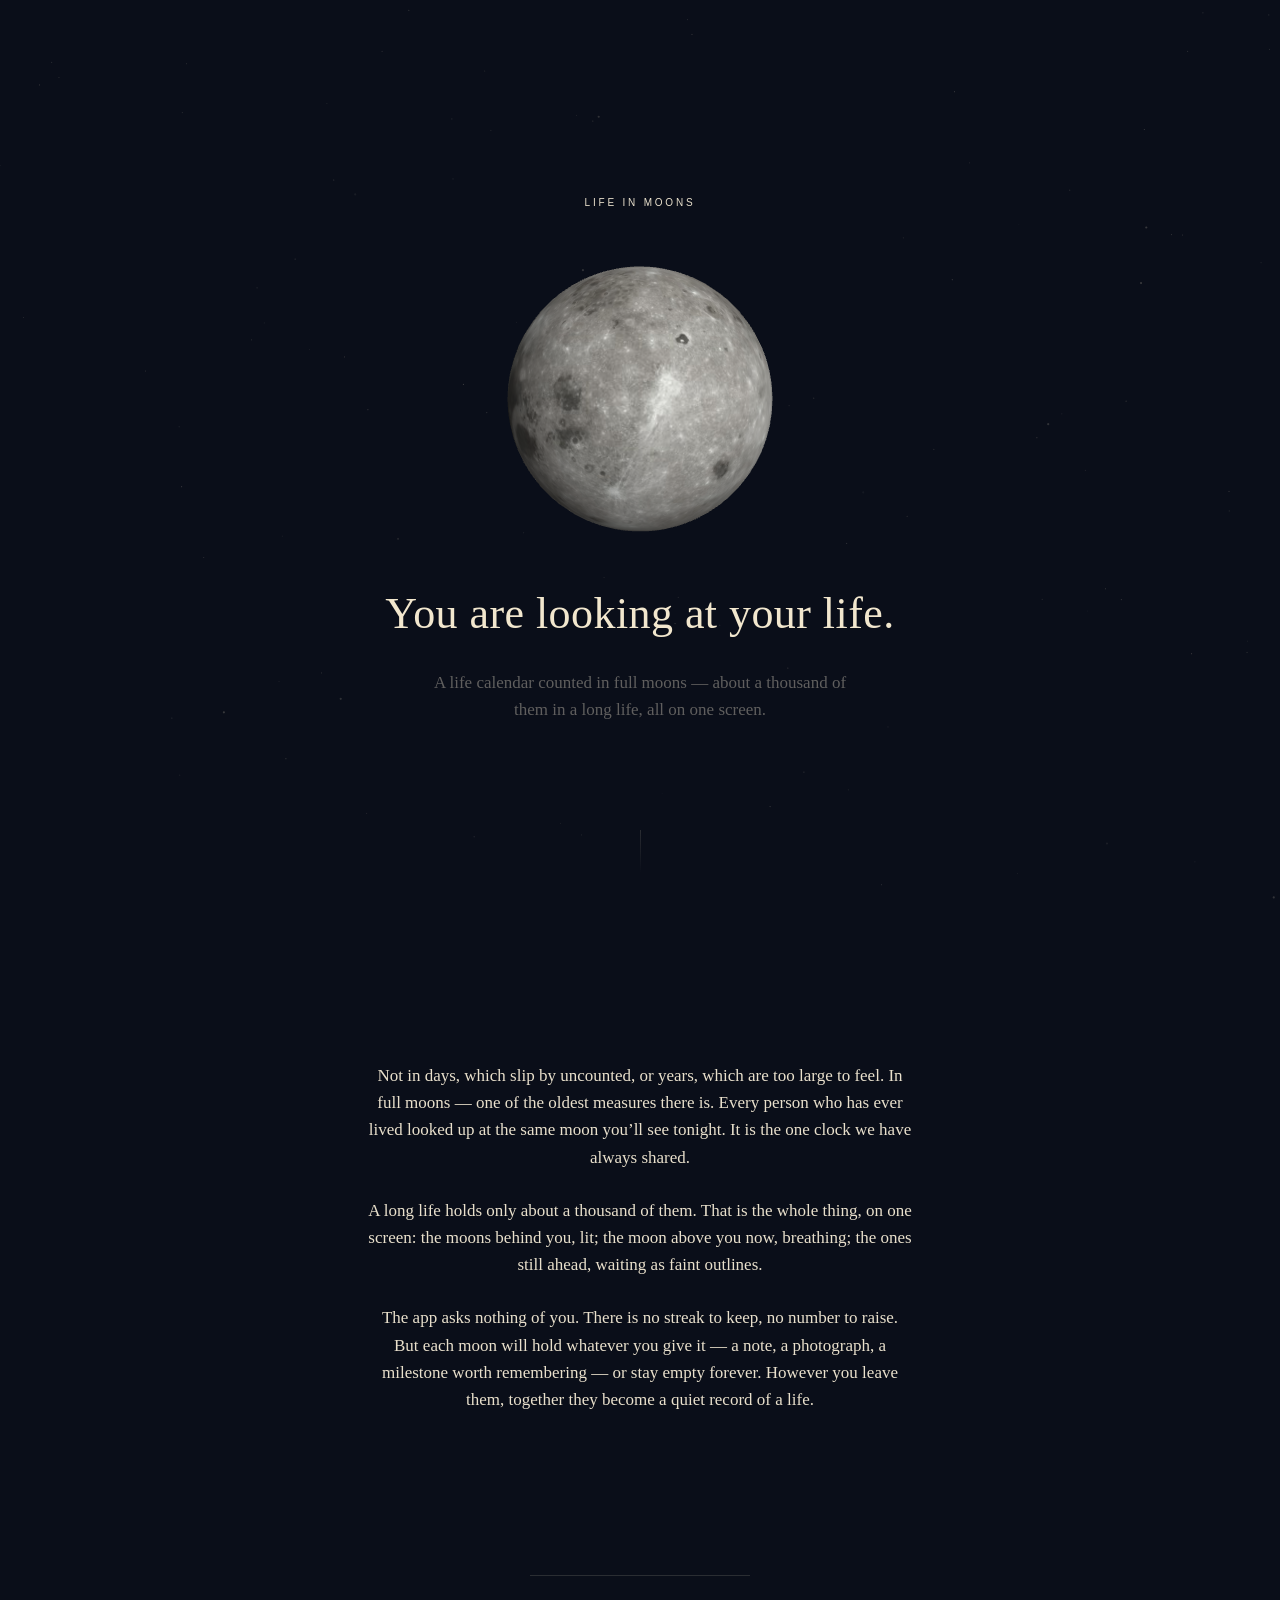
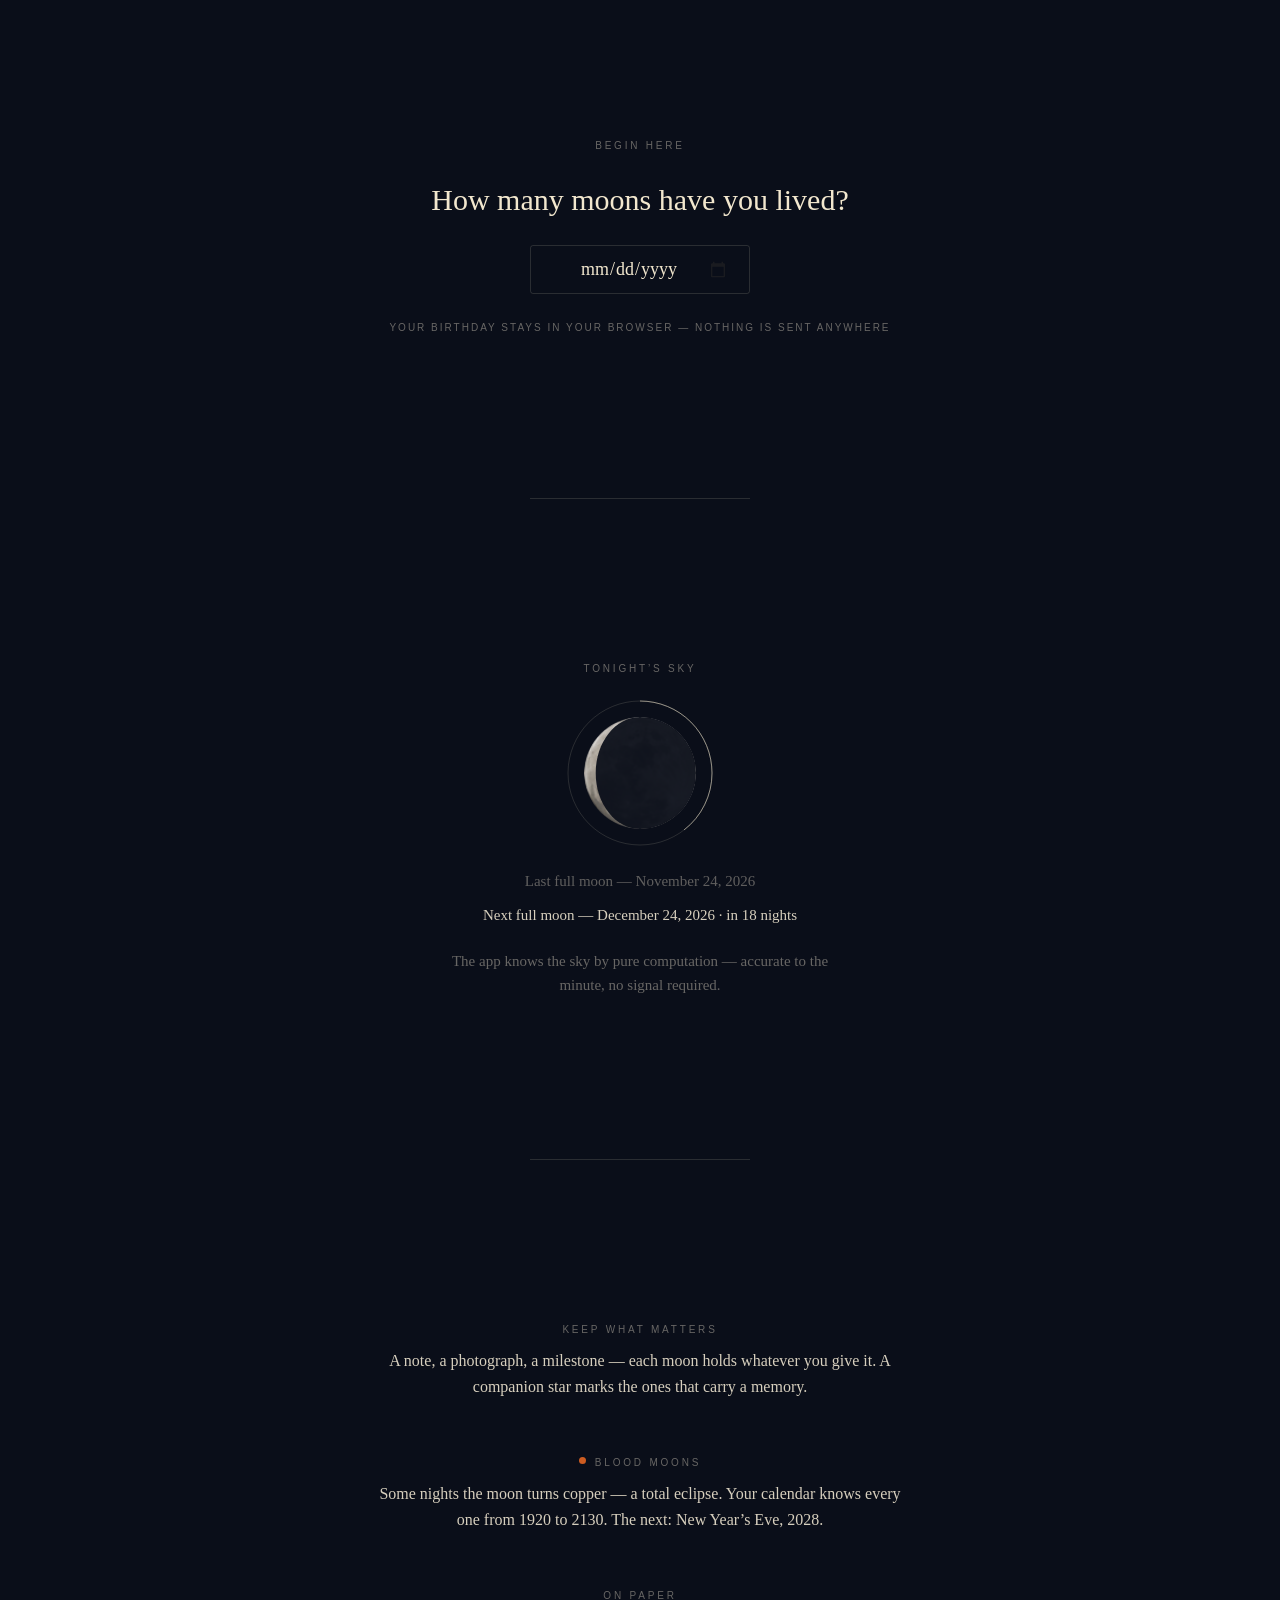
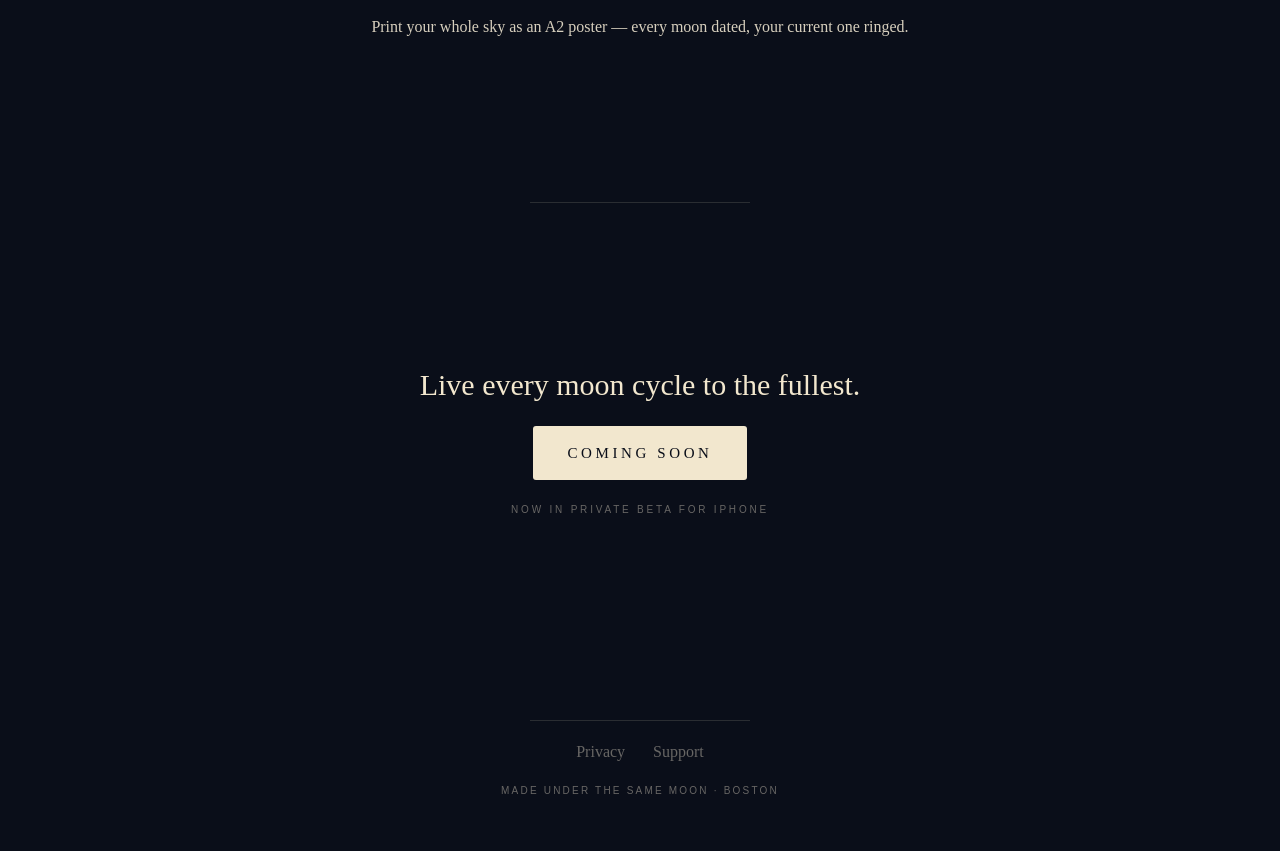
==== index.html @ 75157bd9 "Production site — direction A: index, privacy, support, OG card, favicons, harnesses Co-Authored-By:" ====
<!doctype html>
<html lang="en">
<head>
  <meta charset="utf-8">
  <meta name="viewport" content="width=device-width, initial-scale=1">
  <title>Life in Moons — your life, counted in full moons</title>
  <meta name="description" content="A life calendar counted in full moons — about a thousand in a long life. The moons behind you, lit; the moon above you, breathing; the rest still waiting. For iPhone.">
  <link rel="canonical" href="https://lifeinmoons.com/">
  <meta name="theme-color" content="#0A0E19">
  <link rel="icon" type="image/png" sizes="32x32" href="assets/favicon-32.png">
  <link rel="apple-touch-icon" href="assets/apple-touch-icon.png">
  <meta property="og:type" content="website">
  <meta property="og:site_name" content="Life in Moons">
  <meta property="og:title" content="Life in Moons">
  <meta property="og:description" content="You are looking at your life. A calendar counted in full moons — how many have you lived?">
  <meta property="og:url" content="https://lifeinmoons.com/">
  <meta property="og:image" content="https://lifeinmoons.com/assets/og.png">
  <meta name="twitter:card" content="summary_large_image">
  <link rel="stylesheet" href="css/site.css">
</head>
<body>

<canvas id="sky" aria-hidden="true"></canvas>

<main>
  <!-- HERO — the moon that looks back -->
  <section class="hero">
    <div class="label label--bright">Life in Moons</div>
    <canvas class="globe" id="globe" aria-label="The moon, slowly turning"></canvas>
    <h1>You are looking at your&nbsp;life.</h1>
    <p class="prose quiet" style="max-width:26rem">A life calendar counted in full moons —
      about a thousand of them in a long life, all on one screen.</p>
    <div class="scrollcue" aria-hidden="true"></div>
  </section>

  <!-- STORY -->
  <section class="center" aria-label="About Life in Moons">
    <p class="prose reveal">Not in days, which slip by uncounted, or years, which are too
      large to feel. In full moons — one of the oldest measures there is. Every person who
      has ever lived looked up at the same moon you’ll see tonight. It is the one clock we
      have always shared.</p>
    <p class="prose reveal">A long life holds only about a thousand of them. That is the
      whole thing, on one screen: the moons behind you, lit; the moon above you now,
      breathing; the ones still ahead, waiting as faint outlines.</p>
    <p class="prose reveal">The app asks nothing of you. There is no streak to keep, no
      number to raise. But each moon will hold whatever you give it — a note, a photograph,
      a milestone worth remembering — or stay empty forever. However you leave them,
      together they become a quiet record of a life.</p>
  </section>

  <hr class="hairline">

  <!-- CALCULATOR -->
  <section class="center calc" id="calc">
    <div class="label">Begin here</div>
    <h2>How many moons have you lived?</h2>
    <input type="date" aria-label="Your birthday">
    <p class="label" style="letter-spacing:.2em">Your birthday stays in your browser — nothing is sent anywhere</p>
    <div class="calcresult">
      <div class="bignum num" aria-live="polite">0</div>
      <p class="prose quiet calcline" style="font-size:15px"></p>
      <div class="gridwrap"></div>
      <p class="label" style="letter-spacing:.2em">Your moon is in there — the one that’s breathing</p>
    </div>
  </section>

  <hr class="hairline">

  <!-- TONIGHT -->
  <section class="center tonight" id="tonight">
    <div class="label">Tonight’s sky</div>
    <div class="phasewrap"><canvas aria-label="Tonight's moon phase"></canvas></div>
    <div class="rows">
      <p class="prose quiet t-last" style="font-size:15px"></p>
      <p class="prose t-next" style="font-size:15px"></p>
    </div>
    <p class="prose quiet reveal" style="font-size:15px;max-width:24rem">The app knows the
      sky by pure computation — accurate to the minute, no signal required.</p>
  </section>

  <hr class="hairline">

  <!-- VIGNETTES -->
  <section aria-label="What the app holds">
    <div class="vignettes">
      <div class="vignette reveal">
        <div class="label">Keep what matters</div>
        <p class="prose">A note, a photograph, a milestone — each moon holds whatever you
          give it. A companion star marks the ones that carry a memory.</p>
      </div>
      <div class="vignette reveal">
        <div class="label"><span class="copperdot"></span>Blood moons</div>
        <p class="prose">Some nights the moon turns copper — a total eclipse. Your calendar
          knows every one from 1920 to 2130. The next: New Year’s Eve, 2028.</p>
      </div>
      <div class="vignette reveal">
        <div class="label">On paper</div>
        <p class="prose">Print your whole sky as an A2 poster — every moon dated, your
          current one ringed.</p>
      </div>
    </div>
  </section>

  <hr class="hairline">

  <!-- CTA -->
  <section class="center cta">
    <h2 class="reveal">Live every moon cycle to the fullest.</h2>
    <!-- When the app is on the App Store, replace with:
         <a class="button reveal" href="APP_STORE_URL">Get the app</a>
         Interim option once Beta App Review clears:
         <a class="button reveal" href="https://testflight.apple.com/join/xEZDrdhx">Join the beta</a> -->
    <span class="button button--soon reveal">Coming soon</span>
    <p class="label reveal">Now in private beta for iPhone</p>
  </section>
</main>

<footer>
  <hr class="hairline">
  <nav aria-label="Footer"><a href="privacy.html">Privacy</a><a href="support.html">Support</a></nav>
  <p class="label" style="letter-spacing:.22em">Made under the same moon · Boston</p>
</footer>

<script src="js/moonmath.js"></script>
<script src="js/moonglobe.js"></script>
<script src="js/site.js"></script>
</body>
</html>
---- css/site.css ----
/* LifeInMoons — the app's design system, translated to the web.
   Night sky ground, moon-cream ink, serif voice, tracked-caps labels,
   hairlines. Single theme by choice: the page is the night sky. */

:root {
  --night: #0A0E19;
  --card: #111725;
  --moon: #F2E7CE;
  --ink: #E9E0CC;
  --dim: rgba(233, 224, 204, 0.42);
  --faint: rgba(233, 224, 204, 0.26);
  --hair: rgba(242, 231, 206, 0.14);
  --copper: #CD5C21;
  --serif: ui-serif, "New York", Georgia, "Times New Roman", serif;
  --sans: -apple-system, BlinkMacSystemFont, "SF Pro Text", "Helvetica Neue", sans-serif;
}

* { margin: 0; padding: 0; box-sizing: border-box; }
html { scroll-behavior: smooth; }
@media (prefers-reduced-motion: reduce) { html { scroll-behavior: auto; } }

body {
  background: var(--night);
  color: var(--ink);
  font-family: var(--serif);
  -webkit-font-smoothing: antialiased;
  overflow-x: hidden;
  line-height: 1.6;
}

/* fixed sky behind everything */
#sky {
  position: fixed; inset: 0; width: 100%; height: 100%;
  pointer-events: none; z-index: 0;
}
main { position: relative; z-index: 1; }

/* ---- type roles ---- */
.label {
  font-family: var(--sans);
  font-size: 10px;
  font-weight: 500;
  letter-spacing: 0.28em;
  text-transform: uppercase;
  color: var(--dim);
}
.label--bright { color: var(--ink); }

h1, .display {
  font-family: var(--serif);
  font-weight: 500;
  font-size: clamp(28px, 7.5vw, 44px);
  line-height: 1.22;
  letter-spacing: 0.01em;
  text-wrap: balance;
  color: var(--moon);
}
h2 {
  font-family: var(--serif);
  font-weight: 500;
  font-size: clamp(22px, 5.5vw, 30px);
  line-height: 1.3;
  text-wrap: balance;
  color: var(--moon);
}
.prose {
  font-size: 17px;
  color: var(--ink);
  opacity: 0.92;
  max-width: 34rem;
}
.quiet { color: var(--dim); }

.num { font-variant-numeric: tabular-nums; }

/* ---- structure ---- */
section { position: relative; padding: 18vh 7vw; }
.center { display: flex; flex-direction: column; align-items: center; text-align: center; gap: 26px; }

.hairline {
  width: 40%; max-width: 220px; height: 1px;
  background: var(--hair); border: 0; margin: 0 auto;
}

/* ---- reveals (IntersectionObserver adds .vis) ---- */
.reveal {
  opacity: 0; transform: translateY(14px);
  transition: opacity 1.1s cubic-bezier(.23,.7,.32,1), transform 1.1s cubic-bezier(.23,.7,.32,1);
}
.reveal.vis { opacity: 1; transform: none; }
@media (prefers-reduced-motion: reduce) {
  .reveal { opacity: 1; transform: none; transition: none; }
}

/* ---- hero ---- */
.hero {
  min-height: 100svh;
  display: flex; flex-direction: column;
  align-items: center; justify-content: center;
  text-align: center; gap: 28px;
  padding: 12vh 8vw 10vh;
}
.globe { width: min(68vw, 320px); height: min(68vw, 320px); }

.scrollcue {
  position: absolute; bottom: 26px; left: 50%;
  width: 1px; height: 44px;
  background: linear-gradient(var(--hair), transparent);
  animation: cue 3.2s ease-in-out infinite;
}
@keyframes cue { 0%,100% { opacity: .9 } 50% { opacity: .25 } }
@media (prefers-reduced-motion: reduce) { .scrollcue { animation: none; } }

/* ---- calculator ---- */
.calc input[type="date"] {
  appearance: none; -webkit-appearance: none;
  background: transparent;
  border: 1px solid var(--hair);
  border-radius: 3px;
  color: var(--moon);
  font-family: var(--serif);
  font-size: 18px;
  padding: 12px 20px;
  text-align: center;
  outline: none;
  color-scheme: dark;
  min-width: 220px;
}
.calc input[type="date"]:focus-visible { border-color: var(--dim); }
.calc input[type="date"]::-webkit-calendar-picker-indicator { filter: invert(.85); opacity: .6; }

.bignum {
  font-family: var(--serif);
  font-size: clamp(64px, 18vw, 120px);
  font-weight: 400;
  line-height: 1;
  color: var(--moon);
  font-variant-numeric: tabular-nums;
}
.calcresult { display: none; flex-direction: column; align-items: center; gap: 18px; }
.calcresult.on { display: flex; }
.gridwrap { width: 100%; max-width: 520px; }
.gridwrap canvas { width: 100%; display: block; }

/* ---- tonight widget ---- */
.tonight { display: flex; flex-direction: column; align-items: center; gap: 22px; }
.phasewrap { position: relative; width: 148px; height: 148px; }
.phasewrap canvas { position: absolute; inset: 0; width: 100%; height: 100%; }
.tonight .rows { display: flex; flex-direction: column; gap: 10px; align-items: center; }

/* ---- vignettes ---- */
.vignettes { display: flex; flex-direction: column; gap: 56px; max-width: 34rem; margin: 0 auto; }
.vignette { display: flex; flex-direction: column; gap: 10px; text-align: center; align-items: center; }
.vignette .prose { font-size: 16px; }
.copperdot {
  display: inline-block; width: 7px; height: 7px; border-radius: 50%;
  background: var(--copper); margin-right: 9px; vertical-align: 2px;
}

/* ---- CTA / footer ---- */
.cta { display: flex; flex-direction: column; align-items: center; gap: 22px; text-align: center; }
.cta .button {
  font-family: var(--serif);
  font-size: 15px; letter-spacing: 0.24em; text-transform: uppercase;
  color: var(--night);
  background: var(--moon);
  border: 0; border-radius: 3px;
  padding: 15px 34px;
  text-decoration: none;
  display: inline-block;
}
.cta .button:focus-visible { outline: 2px solid var(--dim); outline-offset: 3px; }

footer {
  position: relative; z-index: 1;
  padding: 40px 7vw 52px;
  display: flex; flex-direction: column; gap: 18px;
  align-items: center; text-align: center;
}
footer nav { display: flex; gap: 28px; }
footer a { color: var(--dim); text-decoration: none; }
footer a:hover, footer a:focus-visible { color: var(--ink); }

/* ---- production additions ---- */
.hero { min-height: 100vh; }
@supports (min-height: 100svh) { .hero { min-height: 100svh; } }

.cta .button--soon { cursor: default; }

/* inner pages (privacy / support) */
.page {
  max-width: 34rem; margin: 0 auto;
  padding: 14vh 7vw 10vh;
  display: flex; flex-direction: column; gap: 26px;
}
.page h1 { font-size: clamp(24px, 6vw, 34px); }
.page a { color: var(--ink); }
.page .backlink { text-decoration: none; }
.page .backlink:hover { color: var(--moon); }
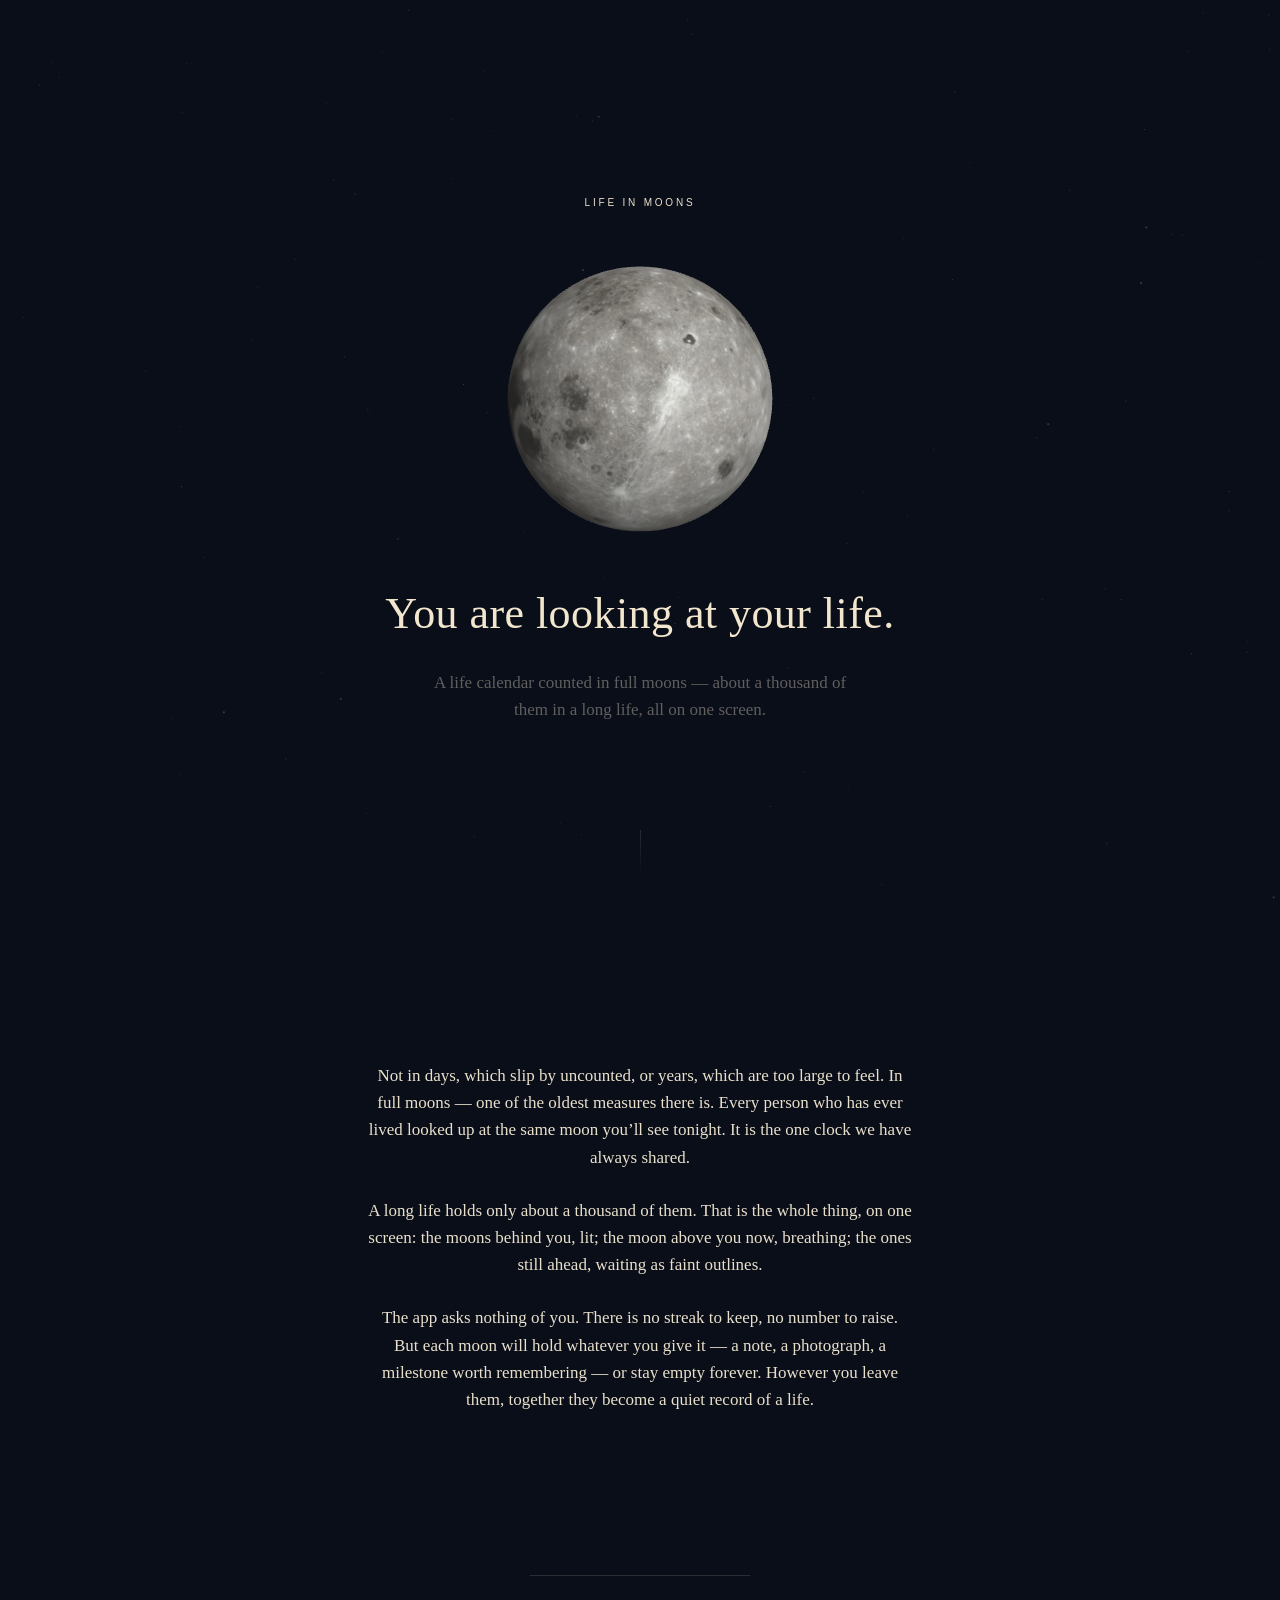
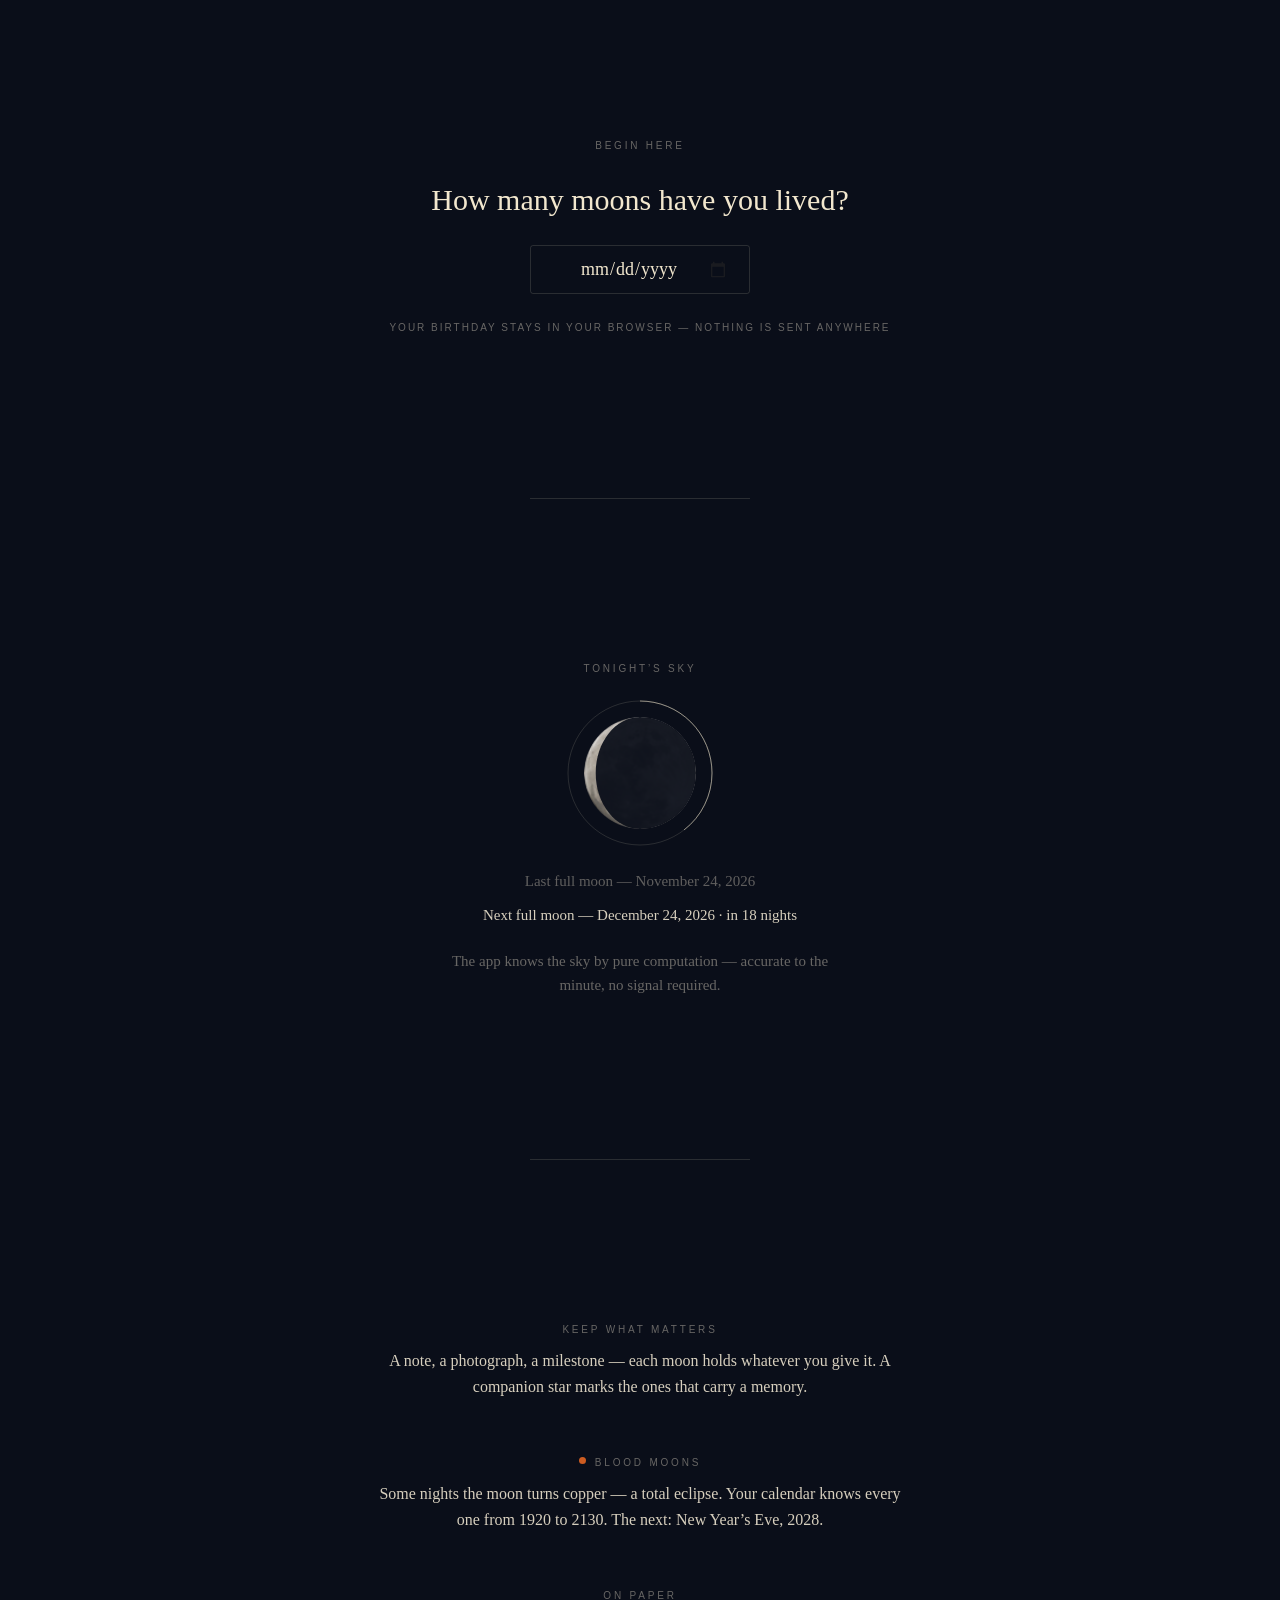
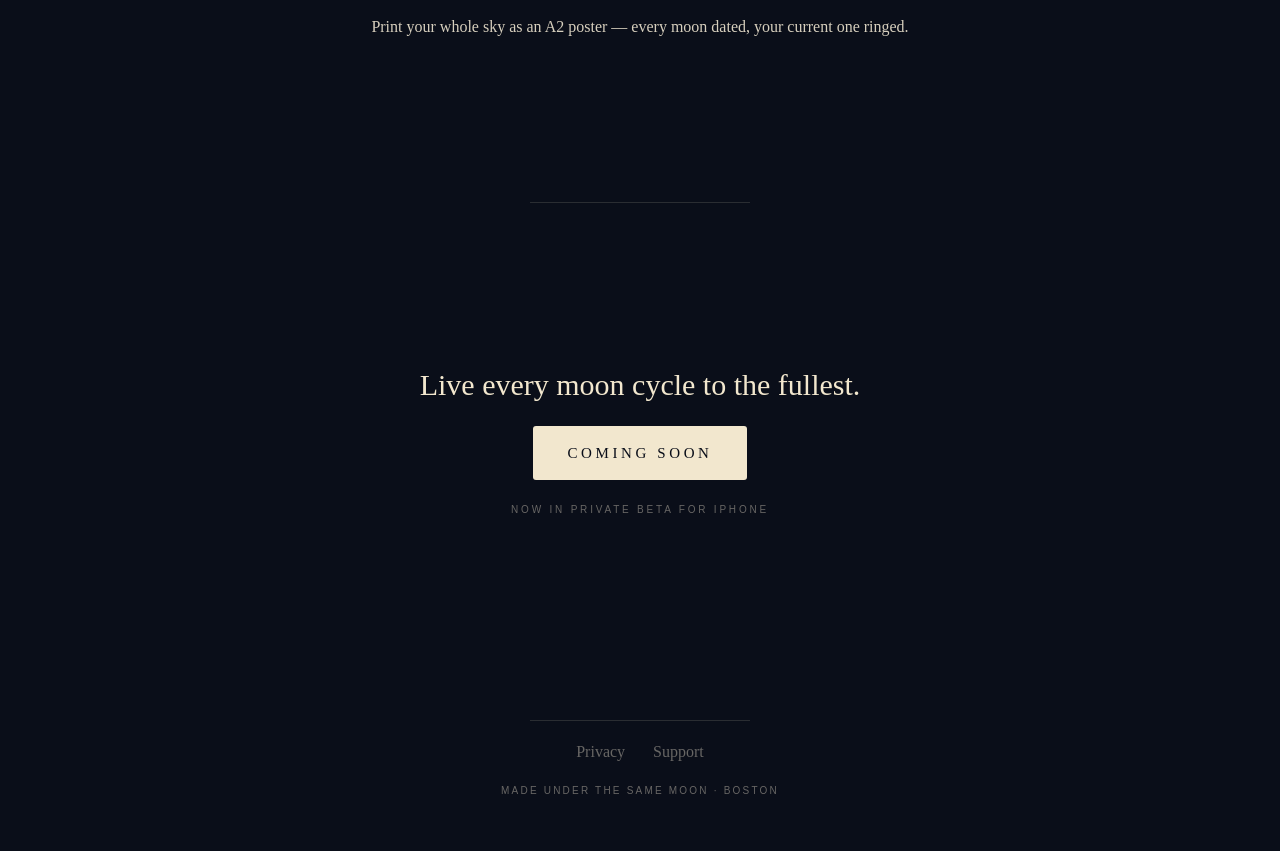
==== commit 1d453af4: "Paywall (dormant): $2.99 unlock — blurred-grid tease, Stripe Payment Link + CF Worker verify, jsPDF " ====
--- a/index.html
+++ b/index.html
@@ -60,7 +60,35 @@
       <div class="bignum num" aria-live="polite">0</div>
       <p class="prose quiet calcline" style="font-size:15px"></p>
       <div class="gridwrap"></div>
-      <p class="label" style="letter-spacing:.2em">Your moon is in there — the one that’s breathing</p>
+      <p class="label gridcaption" style="letter-spacing:.2em">Your moon is in there — the one that’s breathing</p>
+
+      <div class="paycard" hidden>
+        <div class="label label--bright">See your whole sky</div>
+        <p class="prose" style="font-size:16px">Every moon of your life, dated — the ones
+          behind you lit, your moon ringed, the rest waiting. Unlock your full calendar
+          and print it as an A2 poster.</p>
+        <button class="button buybtn" type="button">$2.99 · Unlock</button>
+        <p class="label">One time · yours forever</p>
+        <p class="prose quiet" style="font-size:14px">The full experience — notes,
+          photographs, blood moons, a moon that knows tonight’s sky — is the app.
+          $4.99, coming soon.</p>
+        <button class="linklike restorelink" type="button">Already unlocked? Restore</button>
+        <span class="restorerow" hidden>
+          <input type="email" placeholder="email from your receipt" aria-label="Receipt email">
+          <button class="button button--small" type="button">Restore</button>
+        </span>
+        <p class="label restoremsg" aria-live="polite"></p>
+      </div>
+
+      <div class="posterrow" hidden>
+        <div class="chips" role="group" aria-label="Horizon in years">
+          <button class="chip" type="button" data-h="80">80 years</button>
+          <button class="chip" type="button" data-h="90">90 years</button>
+          <button class="chip" type="button" data-h="100">100 years</button>
+        </div>
+        <button class="button posterbtn" type="button">Print poster (PDF)</button>
+        <p class="label" style="letter-spacing:.2em">A2 · all vector · razor sharp at any size</p>
+      </div>
     </div>
   </section>
 
@@ -121,8 +149,20 @@
   <p class="label" style="letter-spacing:.22em">Made under the same moon · Boston</p>
 </footer>
 
+<script>
+  // Payments config. BOTH values empty = paywall dormant (site fully free,
+  // no card shown). Filled in when the Stripe Payment Link + verify Worker
+  // exist — see docs/DEPLOY.md § Payments.
+  window.LIM_CONFIG = {
+    paymentLink: "",   // e.g. https://buy.stripe.com/…
+    verifyURL: "",     // e.g. https://lifeinmoons-verify.<account>.workers.dev
+  };
+</script>
 <script src="js/moonmath.js"></script>
 <script src="js/moonglobe.js"></script>
+<script src="js/vendor/jspdf.umd.min.js"></script>
+<script src="js/poster.js"></script>
+<script src="js/paywall.js"></script>
 <script src="js/site.js"></script>
 </body>
 </html>
--- a/css/site.css
+++ b/css/site.css
@@ -157,9 +157,9 @@
   background: var(--copper); margin-right: 9px; vertical-align: 2px;
 }
 
-/* ---- CTA / footer ---- */
+/* ---- buttons (CTA, paywall, poster) ---- */
 .cta { display: flex; flex-direction: column; align-items: center; gap: 22px; text-align: center; }
-.cta .button {
+.button {
   font-family: var(--serif);
   font-size: 15px; letter-spacing: 0.24em; text-transform: uppercase;
   color: var(--night);
@@ -168,8 +168,11 @@
   padding: 15px 34px;
   text-decoration: none;
   display: inline-block;
-}
-.cta .button:focus-visible { outline: 2px solid var(--dim); outline-offset: 3px; }
+  cursor: pointer;
+}
+.button:focus-visible { outline: 2px solid var(--dim); outline-offset: 3px; }
+.button:disabled { opacity: 0.6; cursor: default; }
+.button--small { font-size: 12px; padding: 10px 18px; }
 
 footer {
   position: relative; z-index: 1;
@@ -187,6 +190,62 @@
 
 .cta .button--soon { cursor: default; }
 
+/* ---- paywall ---- */
+.gridwrap.locked canvas {
+  filter: blur(13px) saturate(0.9);
+  opacity: 0.75;
+  pointer-events: none;
+  user-select: none;
+  -webkit-user-select: none;
+}
+.paycard {
+  display: flex; flex-direction: column; align-items: center; gap: 16px;
+  max-width: 24rem;
+  padding: 30px 28px;
+  background: var(--card);
+  border: 1px solid var(--hair);
+  border-radius: 4px;
+  text-align: center;
+}
+.linklike {
+  background: none; border: 0; padding: 0;
+  font-family: var(--serif); font-size: 14px;
+  color: var(--dim);
+  text-decoration: underline dotted;
+  text-underline-offset: 3px;
+  cursor: pointer;
+}
+.linklike:hover, .linklike:focus-visible { color: var(--ink); }
+.restorerow { display: flex; gap: 10px; align-items: stretch; }
+.restorerow[hidden] { display: none; }
+.restorerow input {
+  appearance: none; -webkit-appearance: none;
+  background: transparent;
+  border: 1px solid var(--hair); border-radius: 3px;
+  color: var(--moon);
+  font-family: var(--serif); font-size: 14px;
+  padding: 9px 14px;
+  outline: none;
+  min-width: 0; width: 200px;
+}
+.restorerow input:focus-visible { border-color: var(--dim); }
+.restoremsg:empty { display: none; }
+
+/* ---- post-unlock: chips + poster ---- */
+.posterrow { display: flex; flex-direction: column; align-items: center; gap: 18px; }
+.chips { display: flex; gap: 10px; }
+.chip {
+  font-family: var(--sans);
+  font-size: 10px; letter-spacing: 0.18em; text-transform: uppercase;
+  color: var(--dim);
+  background: transparent;
+  border: 1px solid var(--hair); border-radius: 3px;
+  padding: 8px 14px;
+  cursor: pointer;
+}
+.chip--on { color: var(--night); background: var(--moon); border-color: var(--moon); }
+.chip:focus-visible { outline: 2px solid var(--dim); outline-offset: 2px; }
+
 /* inner pages (privacy / support) */
 .page {
   max-width: 34rem; margin: 0 auto;
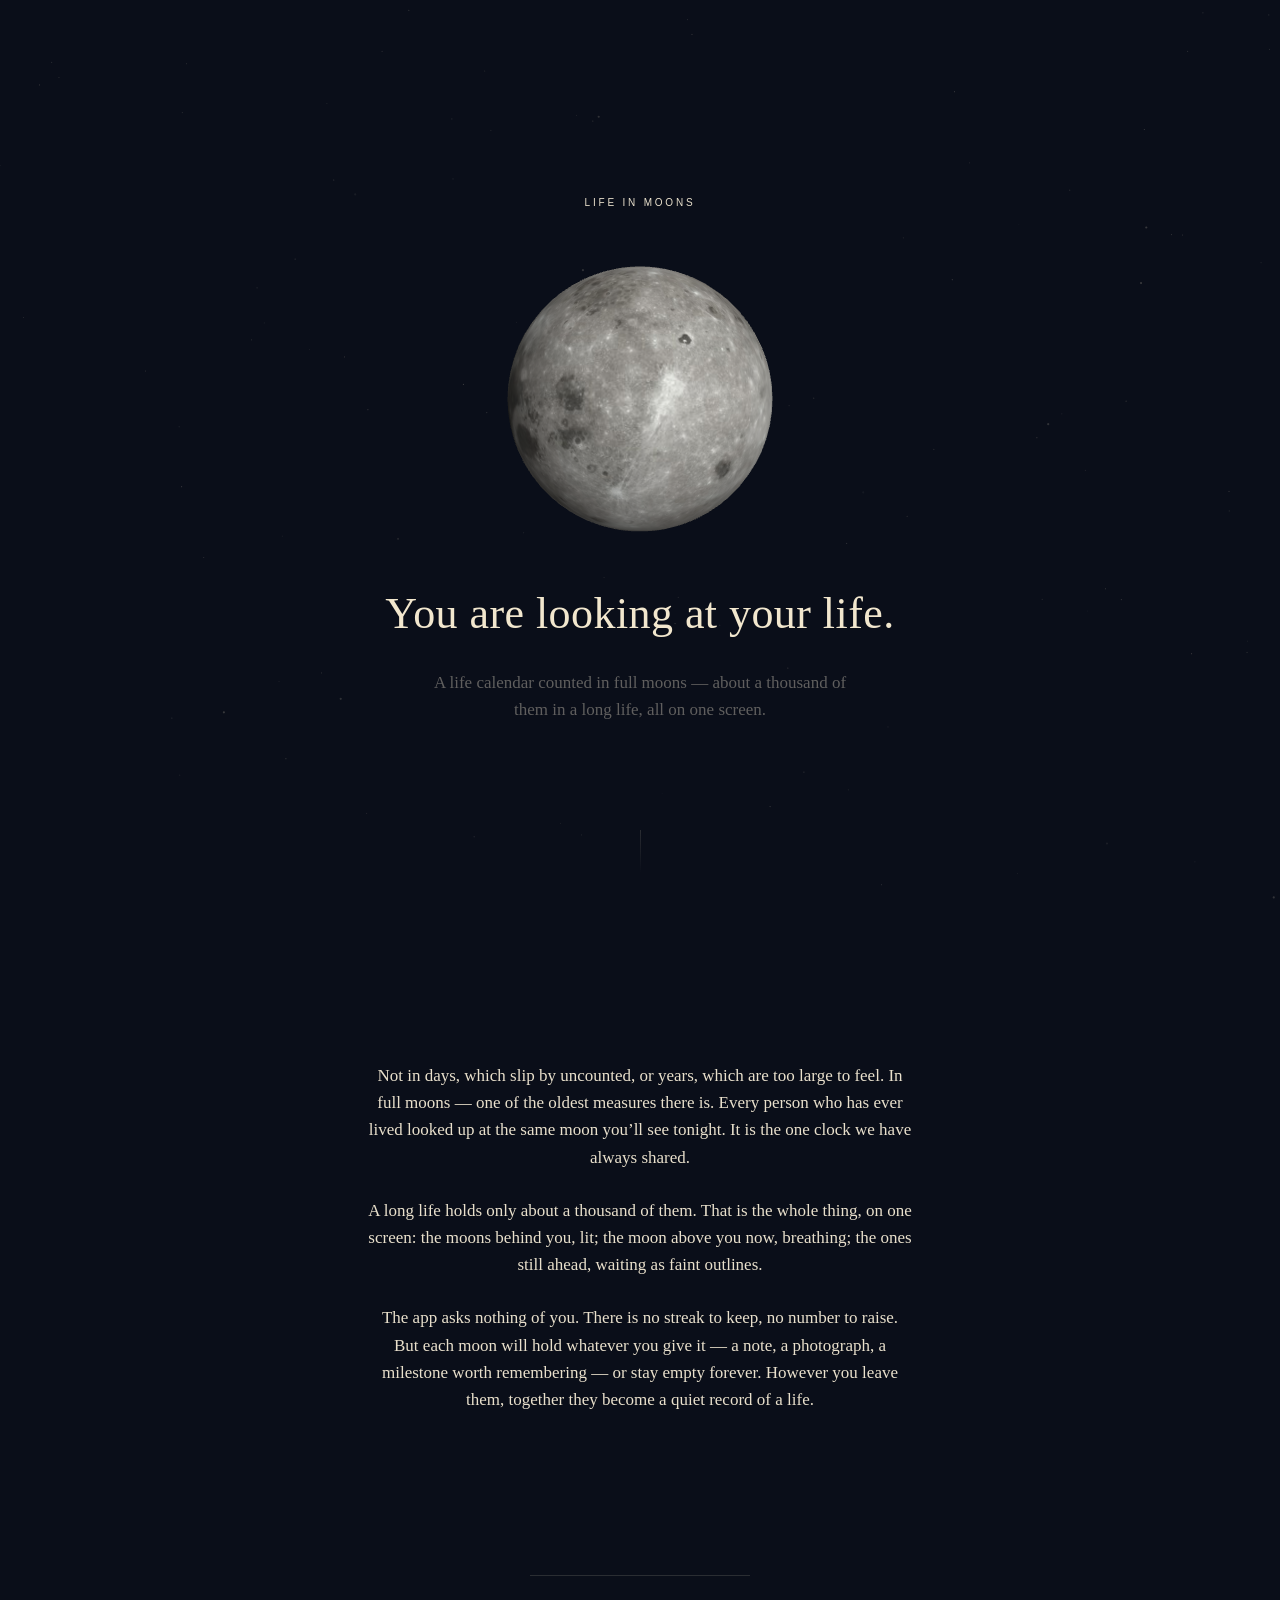
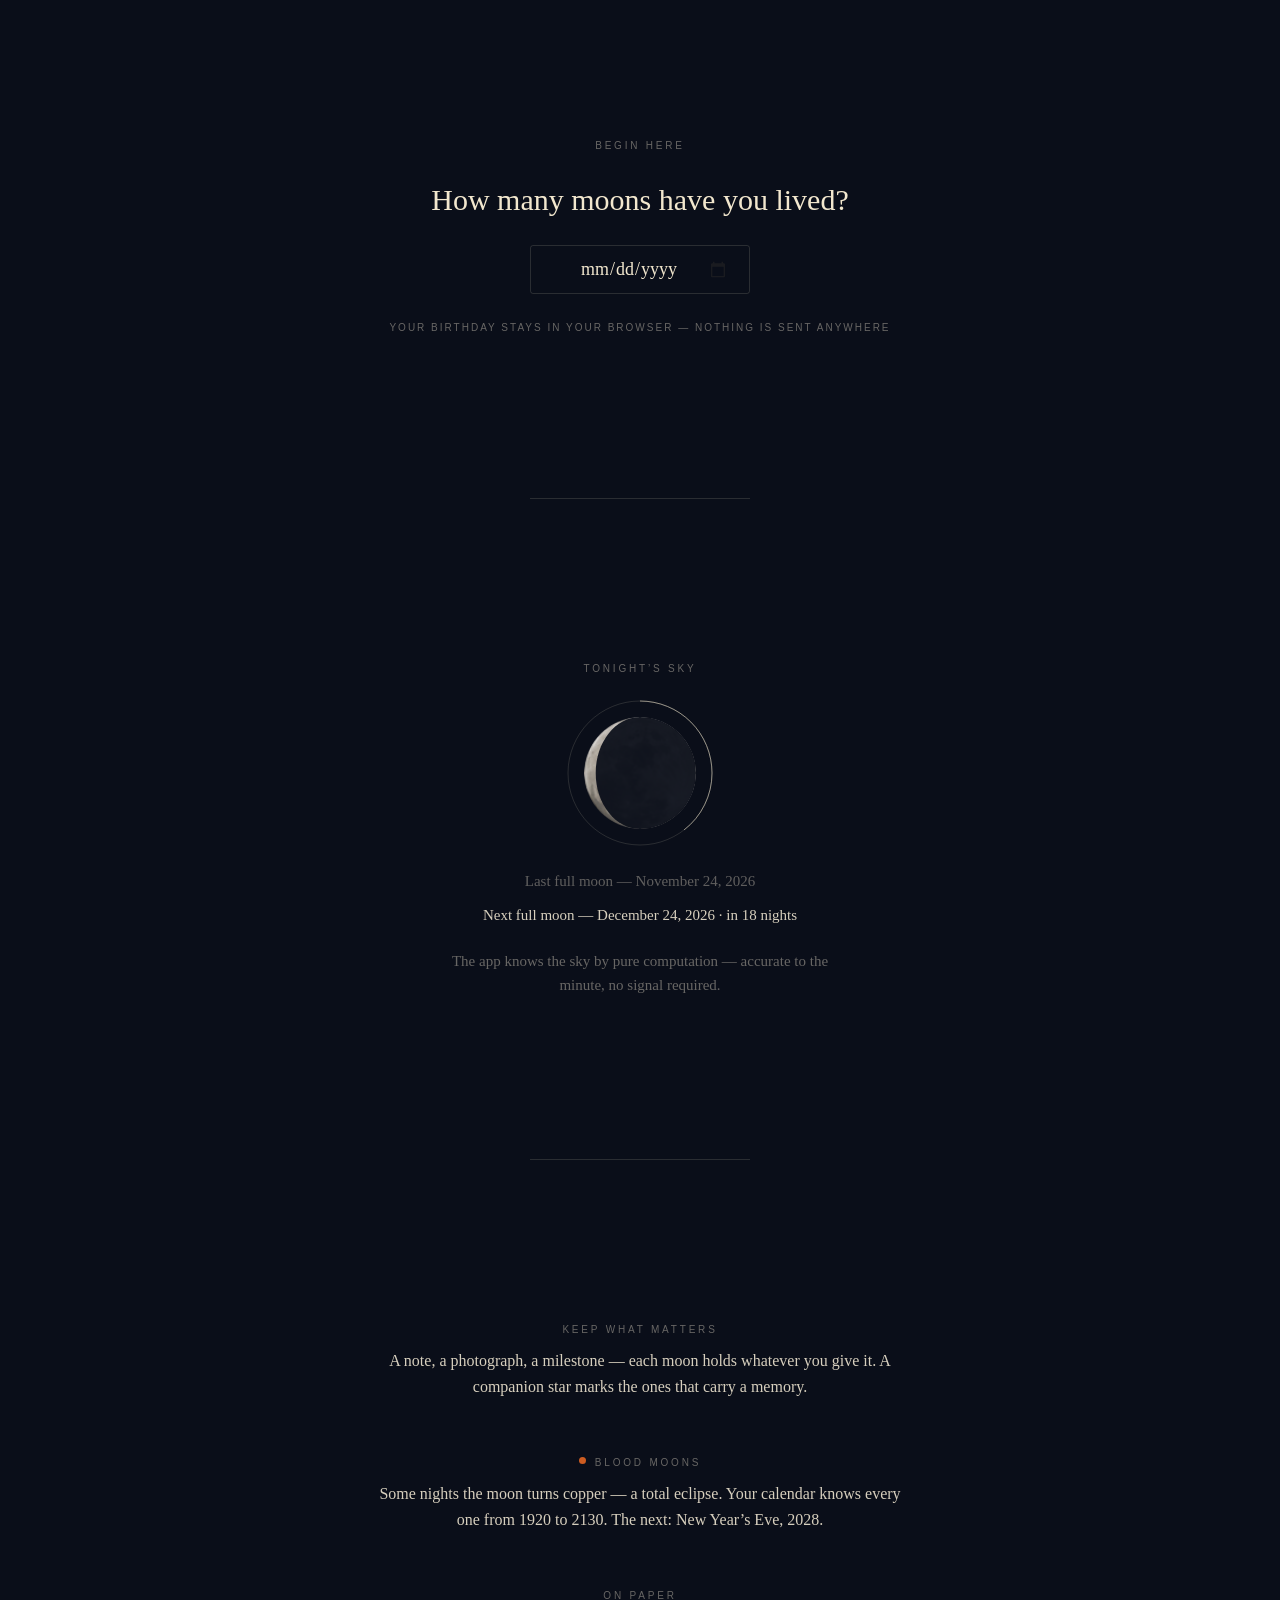
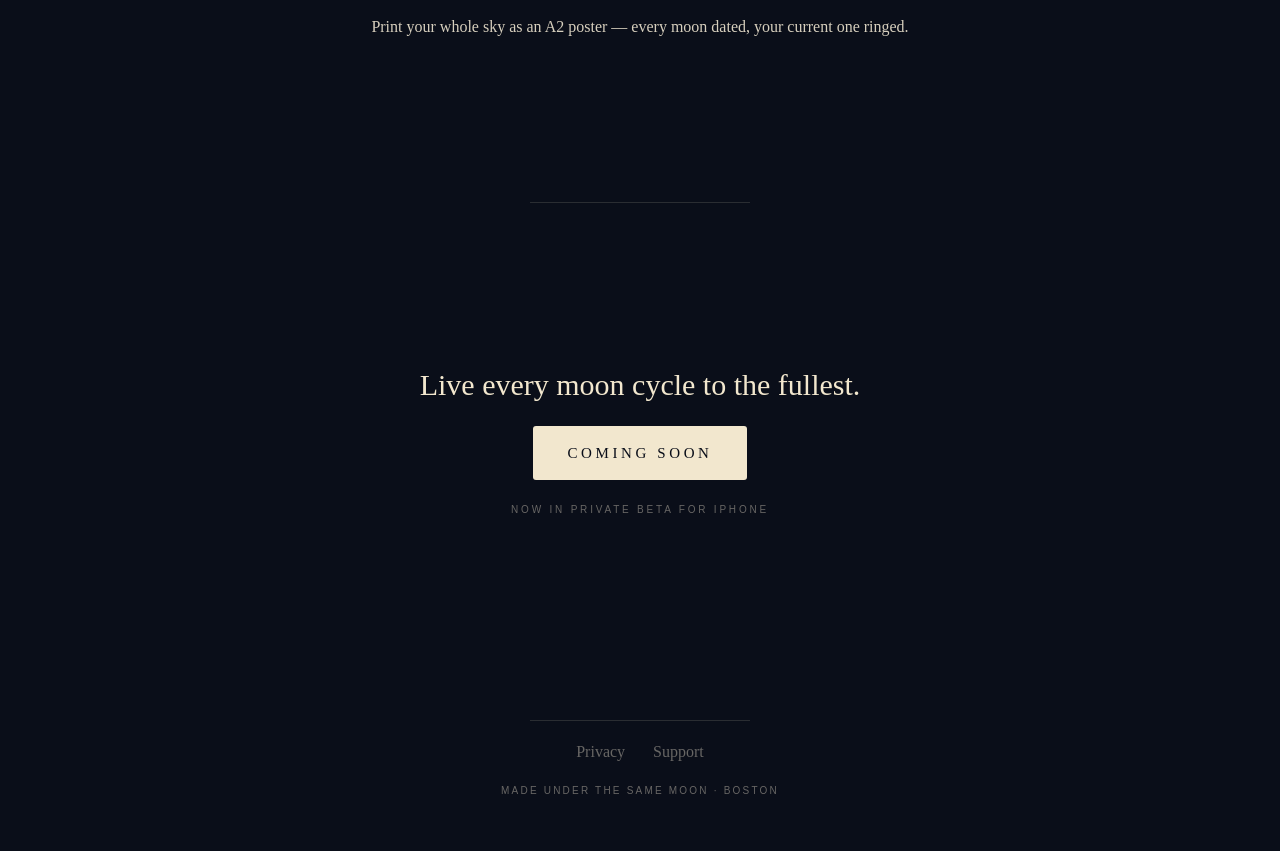
==== commit 5b71b39a: "Fog tease: crisp sky dissolves into the wall; two-button card ($2.99 unlock + $4.99 app) Current-moo" ====
--- a/index.html
+++ b/index.html
@@ -65,13 +65,12 @@
       <div class="paycard" hidden>
         <div class="label label--bright">See your whole sky</div>
         <p class="prose" style="font-size:16px">Every moon of your life, dated — the ones
-          behind you lit, your moon ringed, the rest waiting. Unlock your full calendar
-          and print it as an A2 poster.</p>
+          behind you lit, your moon ringed, the rest waiting. Yours to keep, and to
+          print as an A2 poster.</p>
         <button class="button buybtn" type="button">$2.99 · Unlock</button>
+        <a class="button button--ghost button--soon appbtn">The full app · $4.99 — coming soon</a>
+        <p class="label">notes · photographs · blood moons · tonight’s sky</p>
         <p class="label">One time · yours forever</p>
-        <p class="prose quiet" style="font-size:14px">The full experience — notes,
-          photographs, blood moons, a moon that knows tonight’s sky — is the app.
-          $4.99, coming soon.</p>
         <button class="linklike restorelink" type="button">Already unlocked? Restore</button>
         <span class="restorerow" hidden>
           <input type="email" placeholder="email from your receipt" aria-label="Receipt email">
@@ -156,6 +155,7 @@
   window.LIM_CONFIG = {
     paymentLink: "",   // e.g. https://buy.stripe.com/…
     verifyURL: "",     // e.g. https://lifeinmoons-verify.<account>.workers.dev
+    appStoreURL: "",   // the $4.99 app button links here once it exists
   };
 </script>
 <script src="js/moonmath.js"></script>
--- a/css/site.css
+++ b/css/site.css
@@ -137,7 +137,7 @@
   color: var(--moon);
   font-variant-numeric: tabular-nums;
 }
-.calcresult { display: none; flex-direction: column; align-items: center; gap: 18px; }
+.calcresult { display: none; flex-direction: column; align-items: center; gap: 12px; }
 .calcresult.on { display: flex; }
 .gridwrap { width: 100%; max-width: 520px; }
 .gridwrap canvas { width: 100%; display: block; }
@@ -190,23 +190,51 @@
 
 .cta .button--soon { cursor: default; }
 
-/* ---- paywall ---- */
-.gridwrap.locked canvas {
-  filter: blur(13px) saturate(0.9);
-  opacity: 0.75;
+/* ---- paywall: the sky fades into the fog ---- */
+.gridwrap.locked {
+  position: relative;
+  max-height: 52vh;
+  overflow: hidden;
   pointer-events: none;
   user-select: none;
   -webkit-user-select: none;
+  /* crisp at the top, gone by the bottom */
+  -webkit-mask-image: linear-gradient(to bottom,
+    #000 0%, #000 34%, rgba(0,0,0,0.45) 58%, transparent 88%);
+  mask-image: linear-gradient(to bottom,
+    #000 0%, #000 34%, rgba(0,0,0,0.45) 58%, transparent 88%);
+}
+.gridwrap.locked::after {
+  content: "";
+  position: absolute; inset: 0;
+  /* progressive soft-focus riding over the fade */
+  -webkit-backdrop-filter: blur(6px);
+  backdrop-filter: blur(6px);
+  -webkit-mask-image: linear-gradient(to bottom, transparent 24%, #000 62%);
+  mask-image: linear-gradient(to bottom, transparent 24%, #000 62%);
 }
 .paycard {
-  display: flex; flex-direction: column; align-items: center; gap: 16px;
+  display: flex; flex-direction: column; align-items: center; gap: 15px;
   max-width: 24rem;
+  margin-top: -110px;           /* floats up into the fog */
+  position: relative; z-index: 1;
   padding: 30px 28px;
-  background: var(--card);
+  background: rgba(17, 23, 37, 0.86);   /* --card, frosted */
+  -webkit-backdrop-filter: blur(10px);
+  backdrop-filter: blur(10px);
   border: 1px solid var(--hair);
   border-radius: 4px;
+  box-shadow: 0 0 90px rgba(242, 231, 206, 0.07);
   text-align: center;
 }
+.button--ghost {
+  background: transparent;
+  color: var(--moon);
+  border: 1px solid var(--hair);
+  padding: 13px 26px;
+}
+.button--ghost:hover, .button--ghost:focus-visible { border-color: var(--dim); }
+.paycard .button { width: 100%; max-width: 250px; }
 .linklike {
   background: none; border: 0; padding: 0;
   font-family: var(--serif); font-size: 14px;
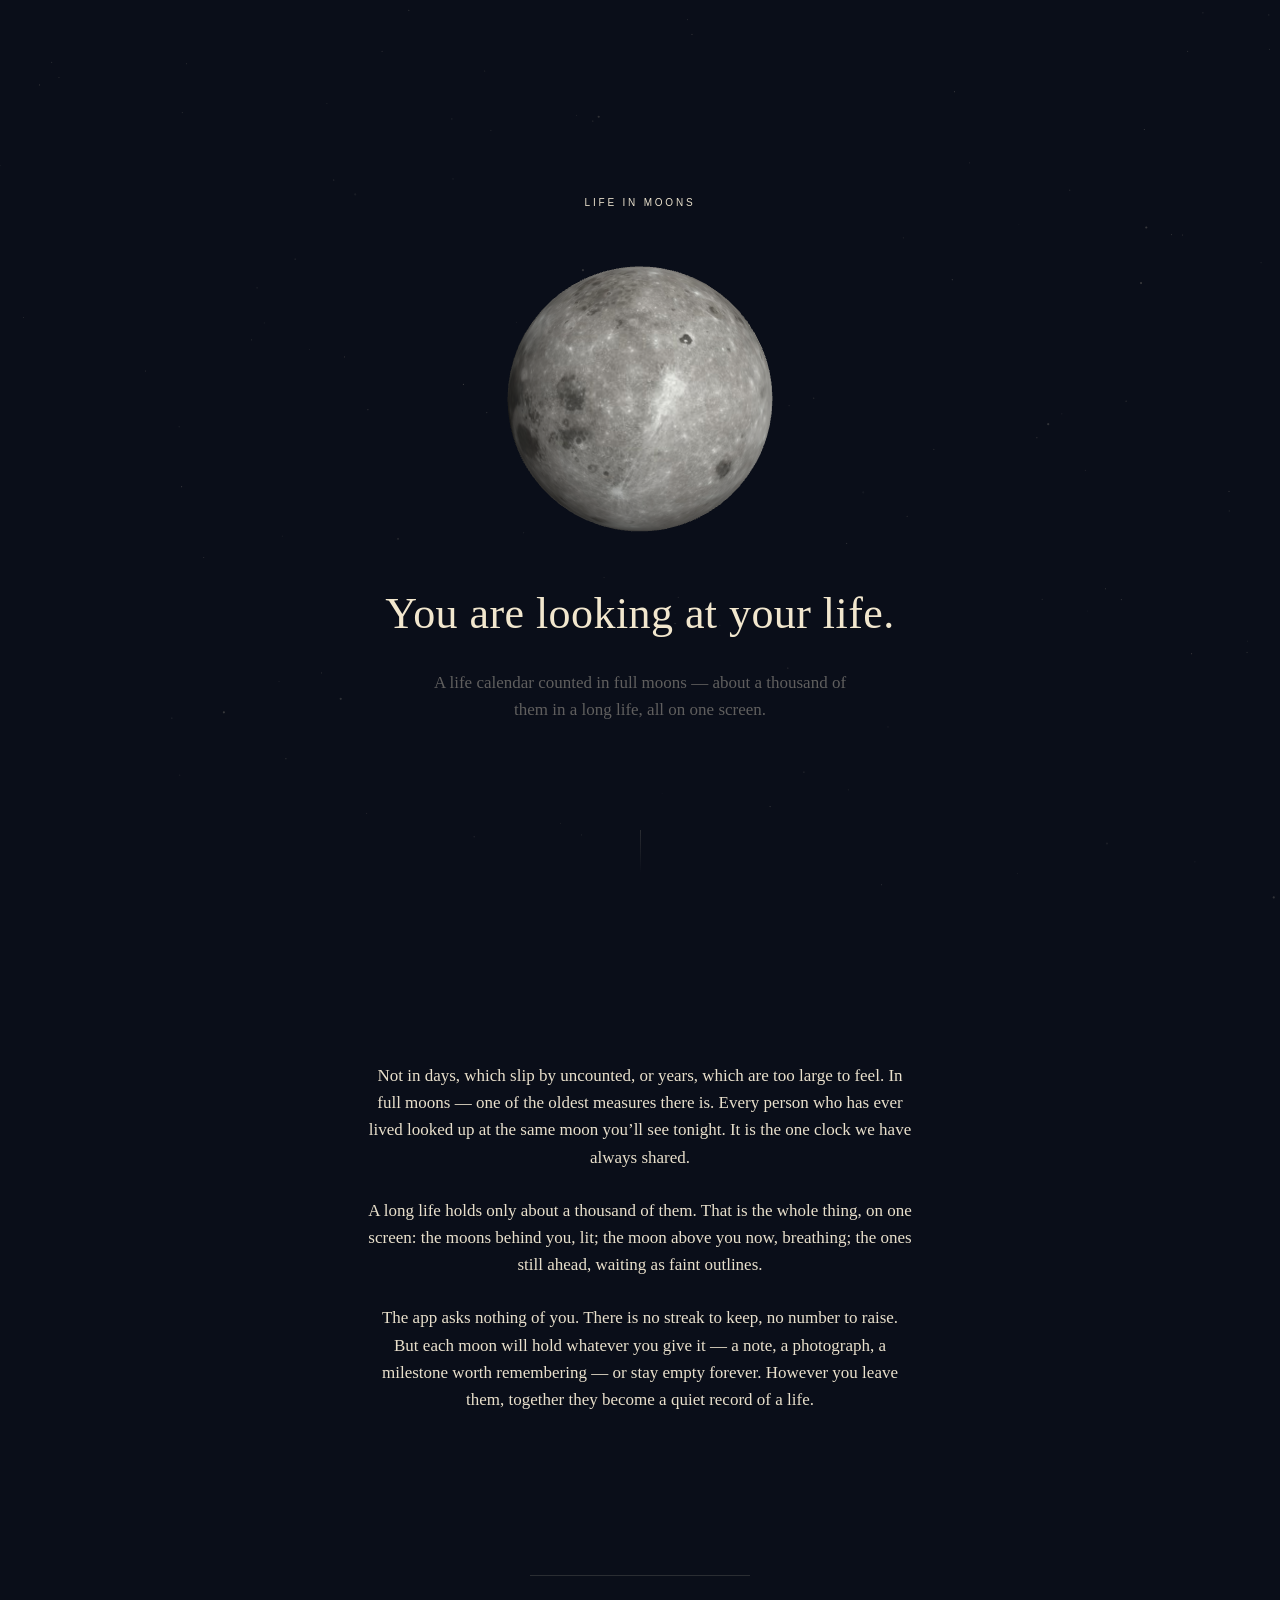
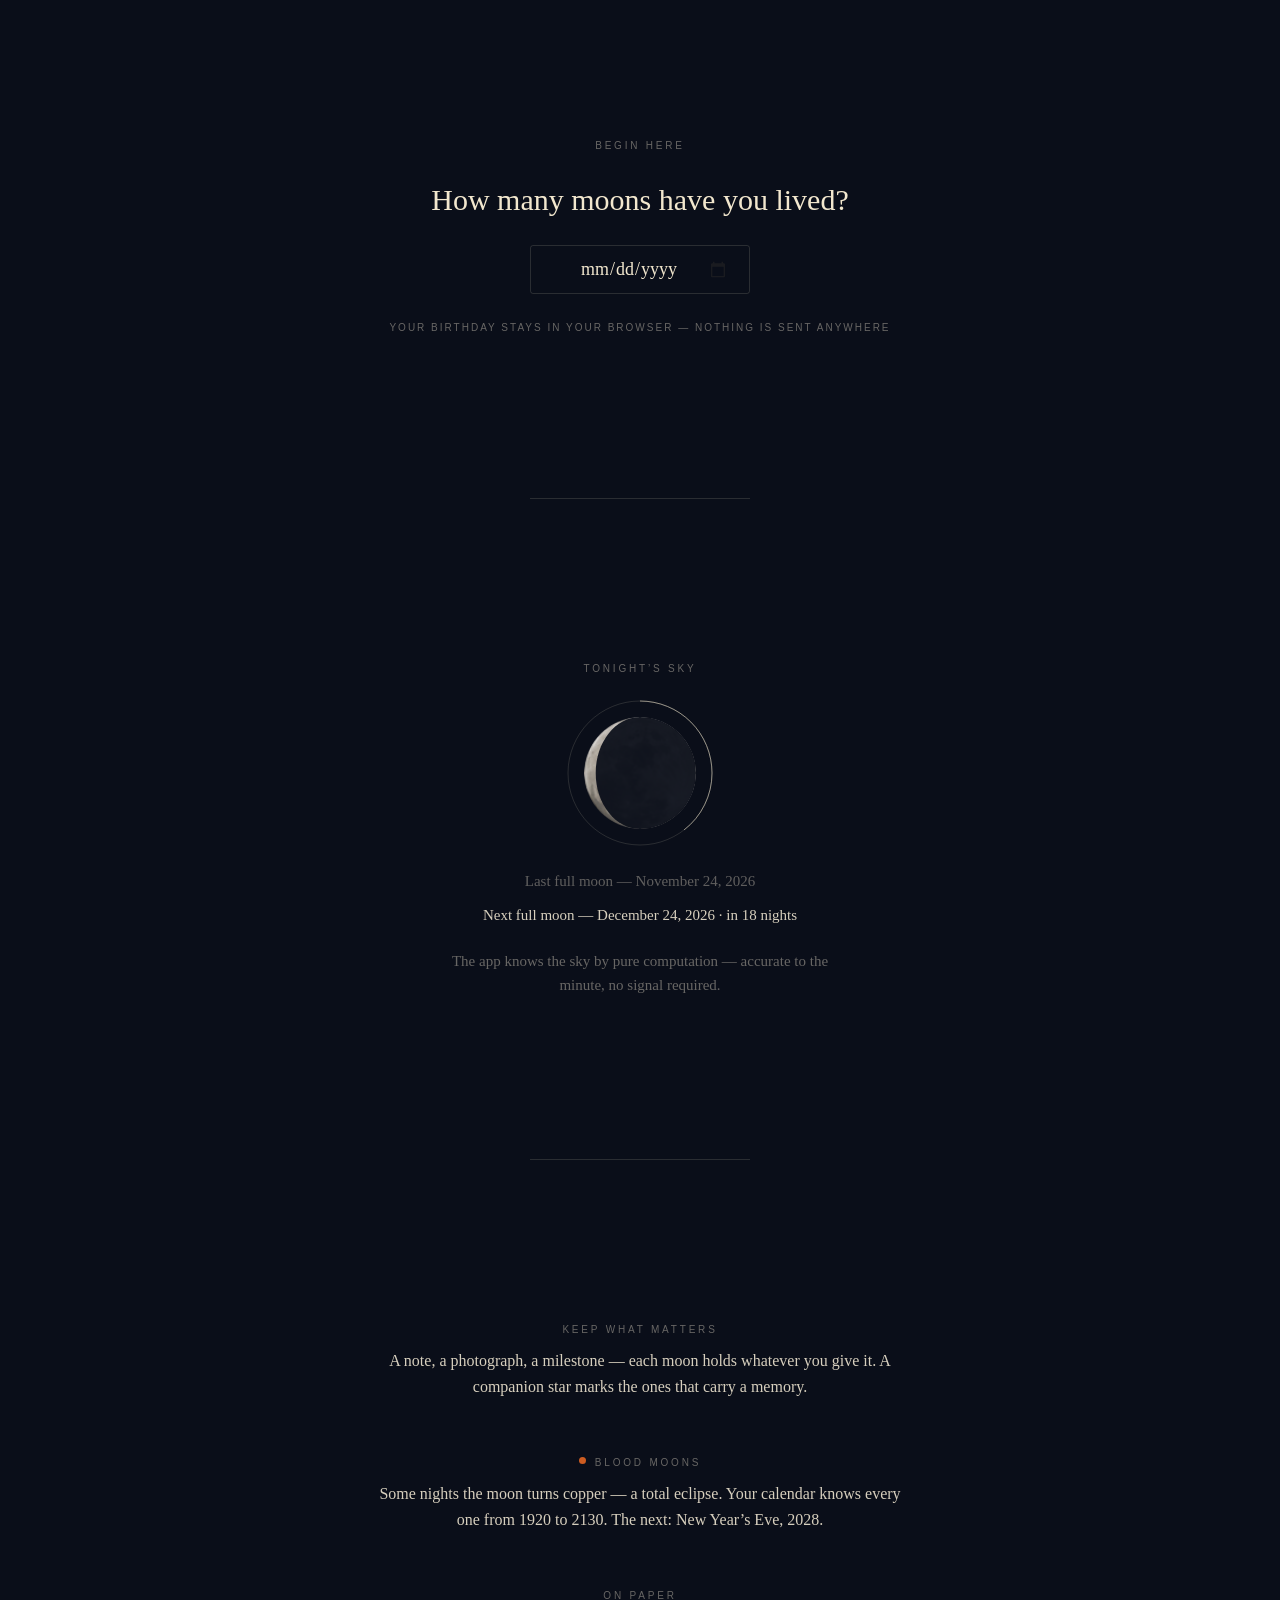
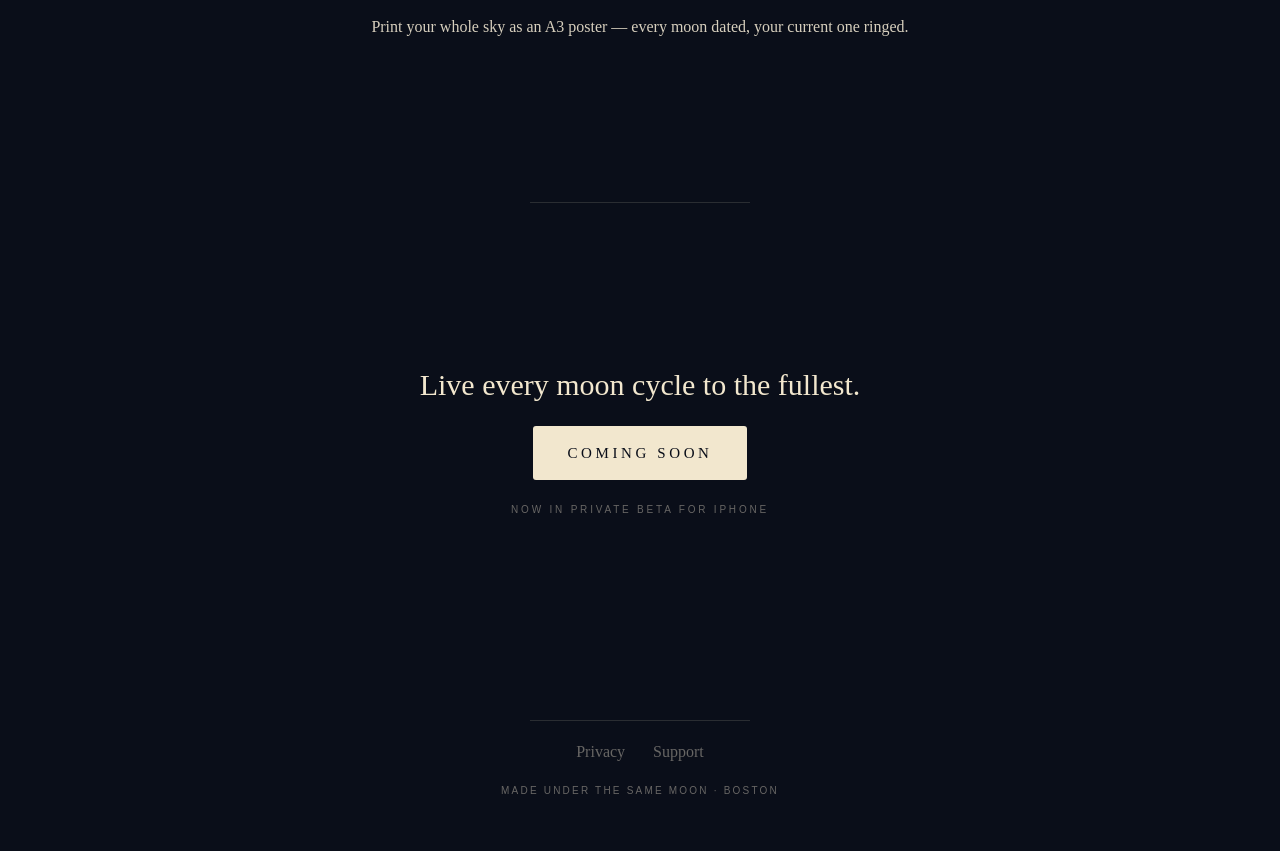
==== commit 3228c357: "Poster follows the app's new A3 standard (A2 reference space ×1/√2); copy updated Co-Authored-By: Cl" ====
--- a/index.html
+++ b/index.html
@@ -66,7 +66,7 @@
         <div class="label label--bright">See your whole sky</div>
         <p class="prose" style="font-size:16px">Every moon of your life, dated — the ones
           behind you lit, your moon ringed, the rest waiting. Yours to keep, and to
-          print as an A2 poster.</p>
+          print as an A3 poster.</p>
         <button class="button buybtn" type="button">$2.99 · Unlock</button>
         <a class="button button--ghost button--soon appbtn">The full app · $4.99 — coming soon</a>
         <p class="label">notes · photographs · blood moons · tonight’s sky</p>
@@ -86,7 +86,7 @@
           <button class="chip" type="button" data-h="100">100 years</button>
         </div>
         <button class="button posterbtn" type="button">Print poster (PDF)</button>
-        <p class="label" style="letter-spacing:.2em">A2 · all vector · razor sharp at any size</p>
+        <p class="label" style="letter-spacing:.2em">A3 · all vector · frames beautifully</p>
       </div>
     </div>
   </section>
@@ -122,7 +122,7 @@
       </div>
       <div class="vignette reveal">
         <div class="label">On paper</div>
-        <p class="prose">Print your whole sky as an A2 poster — every moon dated, your
+        <p class="prose">Print your whole sky as an A3 poster — every moon dated, your
           current one ringed.</p>
       </div>
     </div>
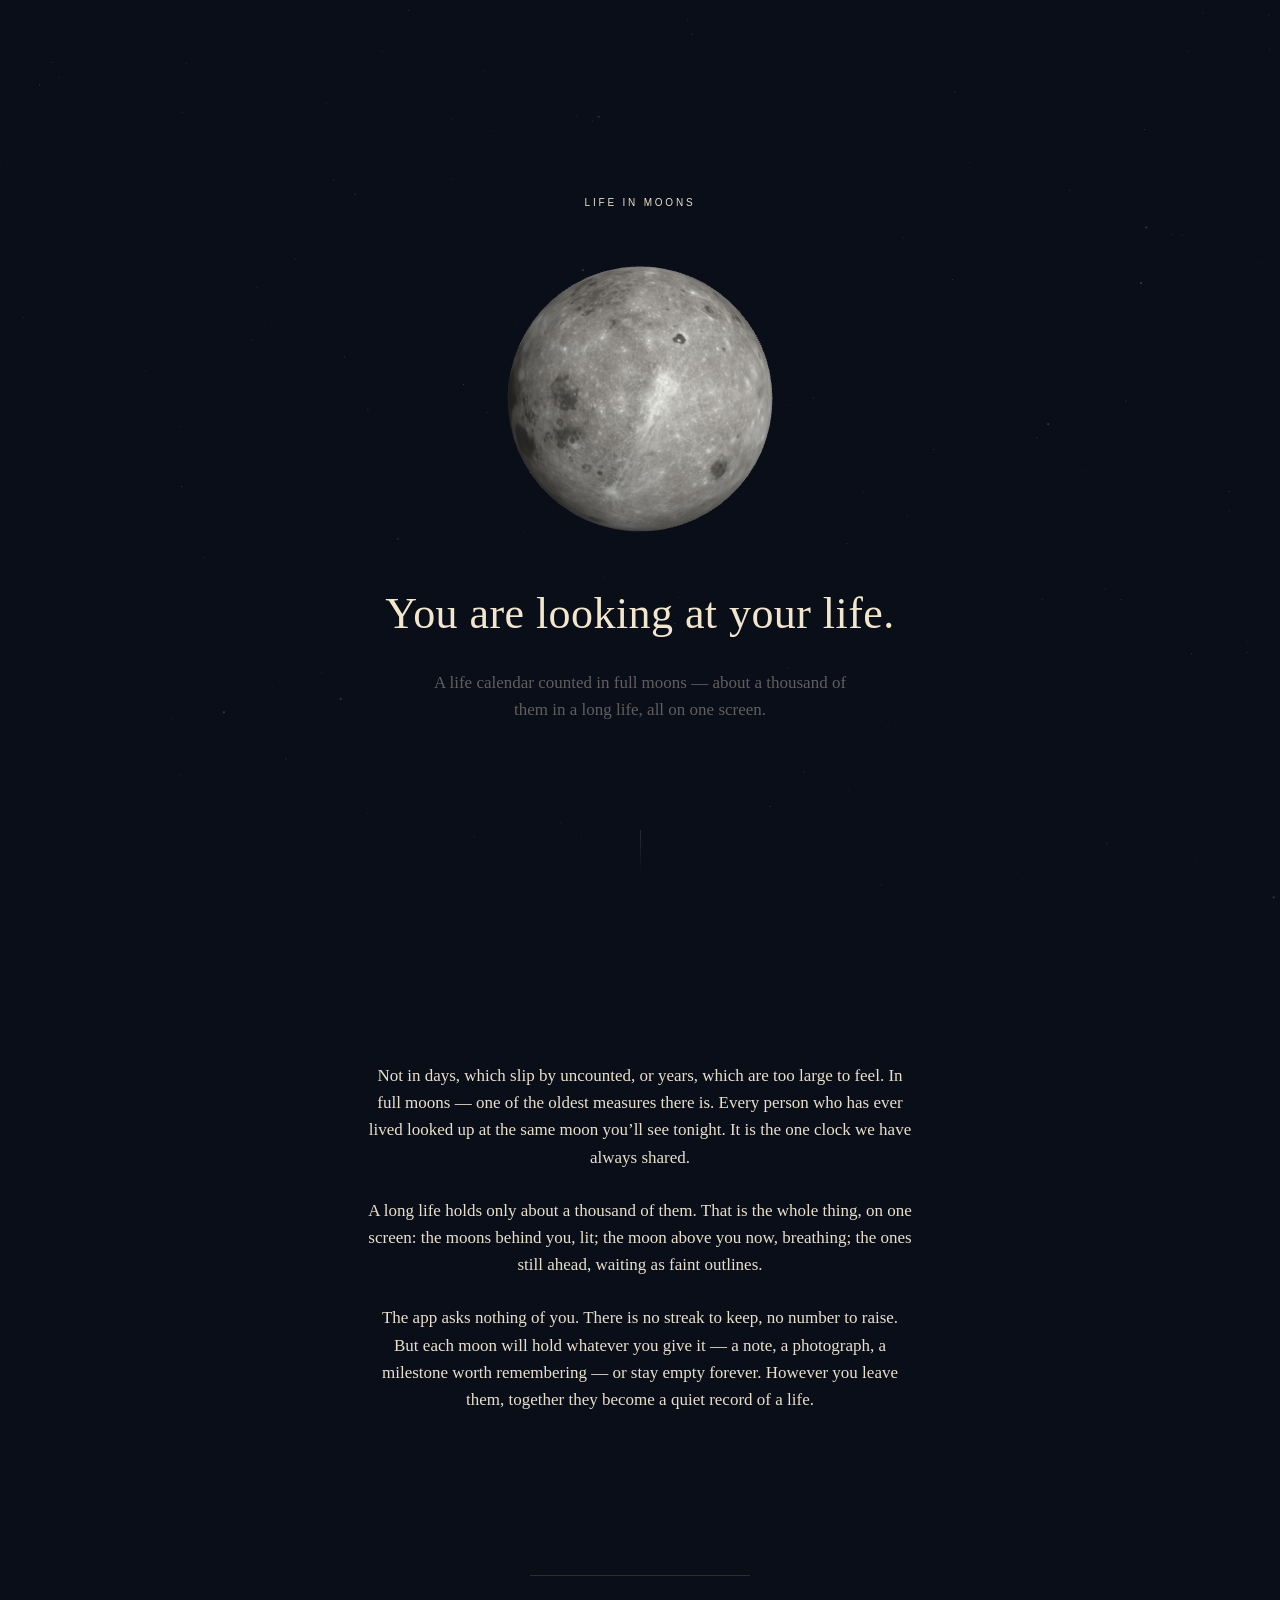
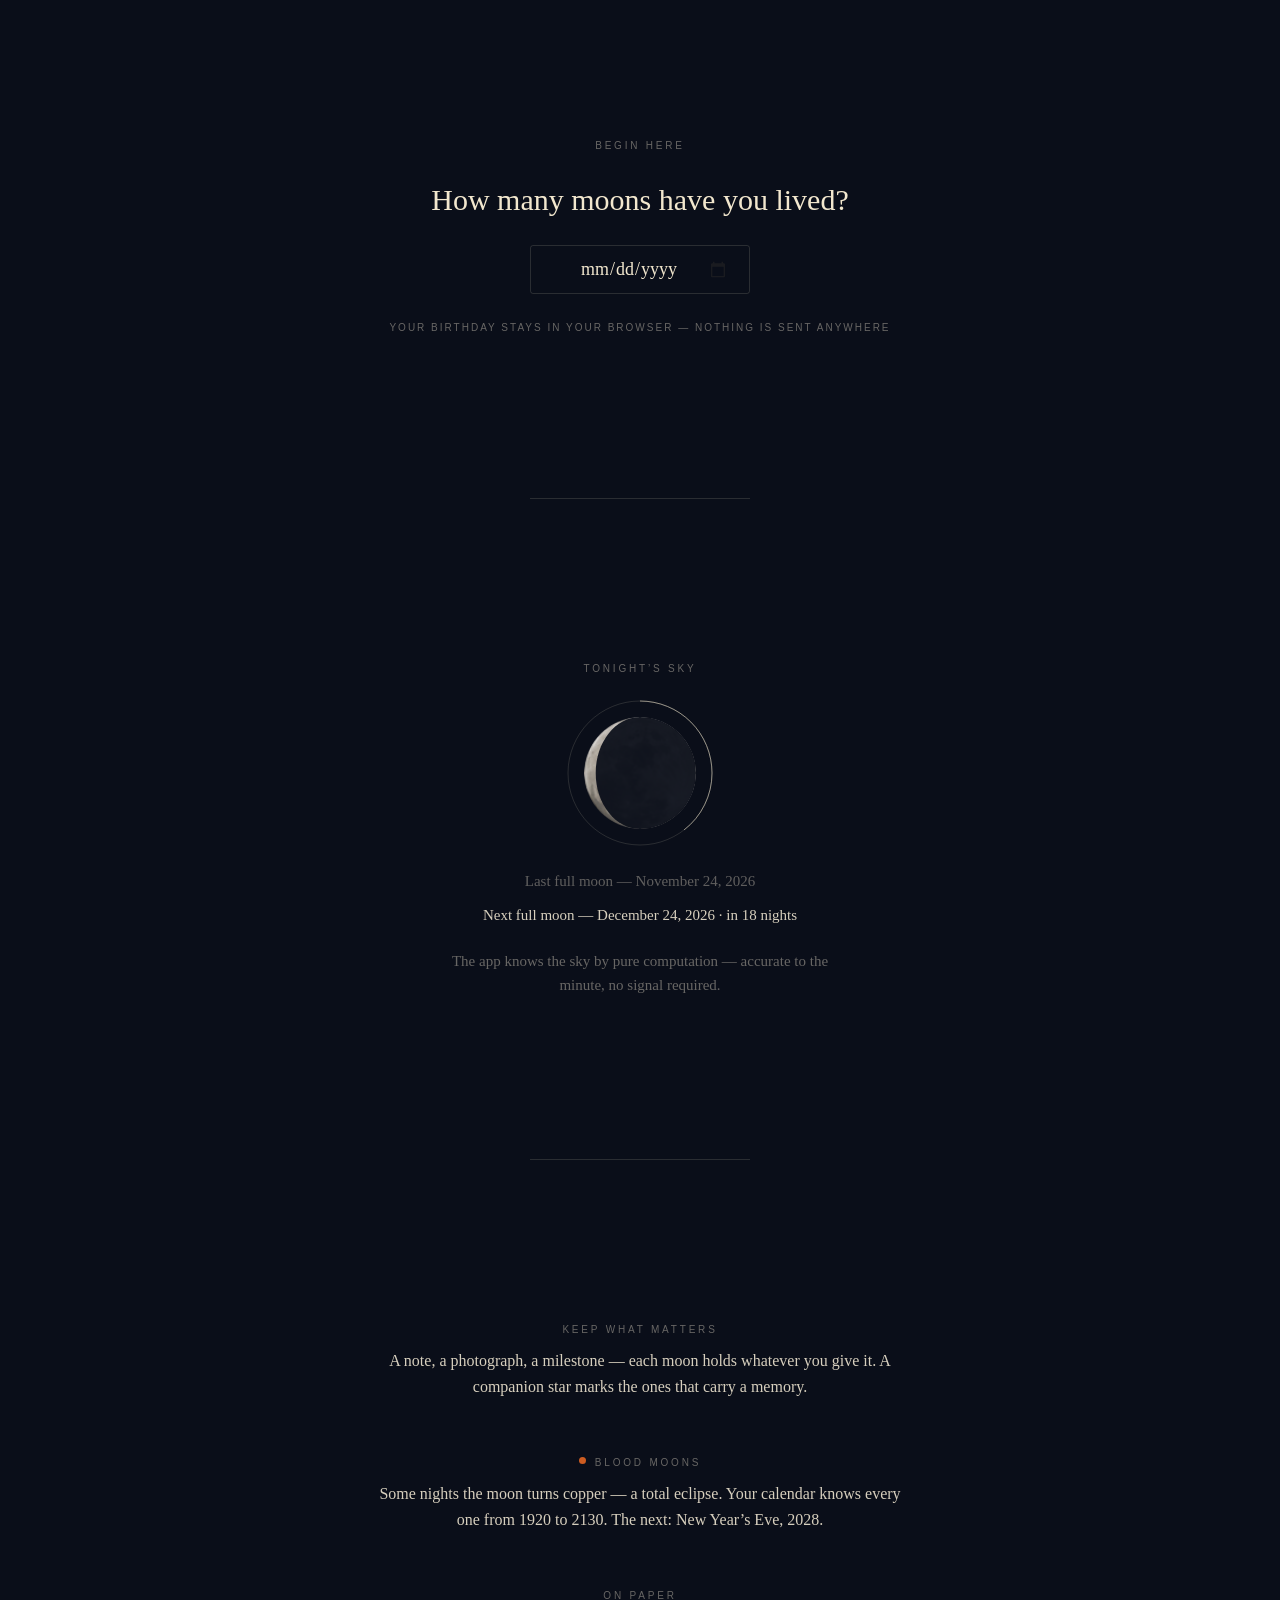
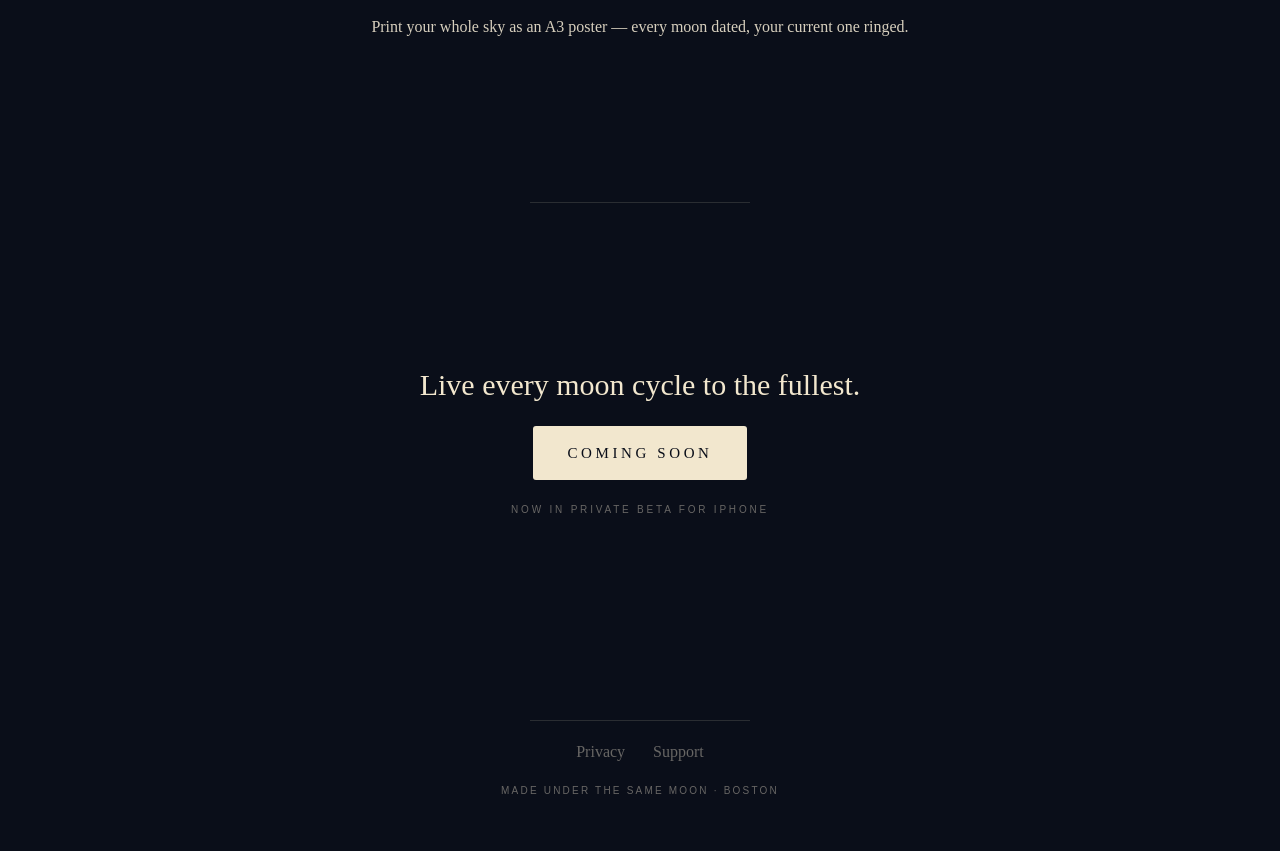
==== commit 9a6f66b9: "Paywall ON in Stripe test mode (sandbox payment link + verify worker) Co-Authored-By: Claude Fable 5" ====
--- a/index.html
+++ b/index.html
@@ -153,8 +153,9 @@
   // no card shown). Filled in when the Stripe Payment Link + verify Worker
   // exist — see docs/DEPLOY.md § Payments.
   window.LIM_CONFIG = {
-    paymentLink: "",   // e.g. https://buy.stripe.com/…
-    verifyURL: "",     // e.g. https://lifeinmoons-verify.<account>.workers.dev
+    // TEST MODE — Stripe sandbox link; swap for the live link at launch
+    paymentLink: "https://buy.stripe.com/test_bJe8wPaT3df73qHb3Vbsc00",
+    verifyURL: "https://lifeinmoons-verify.icasanovan.workers.dev",
     appStoreURL: "",   // the $4.99 app button links here once it exists
   };
 </script>
--- a/css/site.css
+++ b/css/site.css
@@ -190,28 +190,32 @@
 
 .cta .button--soon { cursor: default; }
 
-/* ---- paywall: the sky fades into the fog ---- */
+/* ---- paywall: the sky in the fog ---- */
+/* The whole calendar blurs to a pattern (visible, never readable) and fades
+   out toward the card; the ONE crisp thing is the visitor's current moon,
+   breathing in its own small overlay canvas (.curmoon). filter:blur on the
+   canvas itself renders reliably on iOS Safari — backdrop-filter under a
+   mask does not (learned from her phone). */
 .gridwrap.locked {
   position: relative;
-  max-height: 52vh;
+  max-height: 38vh;
   overflow: hidden;
   pointer-events: none;
   user-select: none;
   -webkit-user-select: none;
-  /* crisp at the top, gone by the bottom */
   -webkit-mask-image: linear-gradient(to bottom,
-    #000 0%, #000 34%, rgba(0,0,0,0.45) 58%, transparent 88%);
+    #000 0%, #000 46%, rgba(0,0,0,0.4) 72%, transparent 94%);
   mask-image: linear-gradient(to bottom,
-    #000 0%, #000 34%, rgba(0,0,0,0.45) 58%, transparent 88%);
-}
-.gridwrap.locked::after {
-  content: "";
-  position: absolute; inset: 0;
-  /* progressive soft-focus riding over the fade */
-  -webkit-backdrop-filter: blur(6px);
-  backdrop-filter: blur(6px);
-  -webkit-mask-image: linear-gradient(to bottom, transparent 24%, #000 62%);
-  mask-image: linear-gradient(to bottom, transparent 24%, #000 62%);
+    #000 0%, #000 46%, rgba(0,0,0,0.4) 72%, transparent 94%);
+}
+.gridwrap.locked > canvas:first-child {
+  filter: blur(7px) saturate(0.9);
+  opacity: 0.85;
+}
+.curmoon {
+  position: absolute;
+  z-index: 1;
+  filter: none;
 }
 .paycard {
   display: flex; flex-direction: column; align-items: center; gap: 15px;
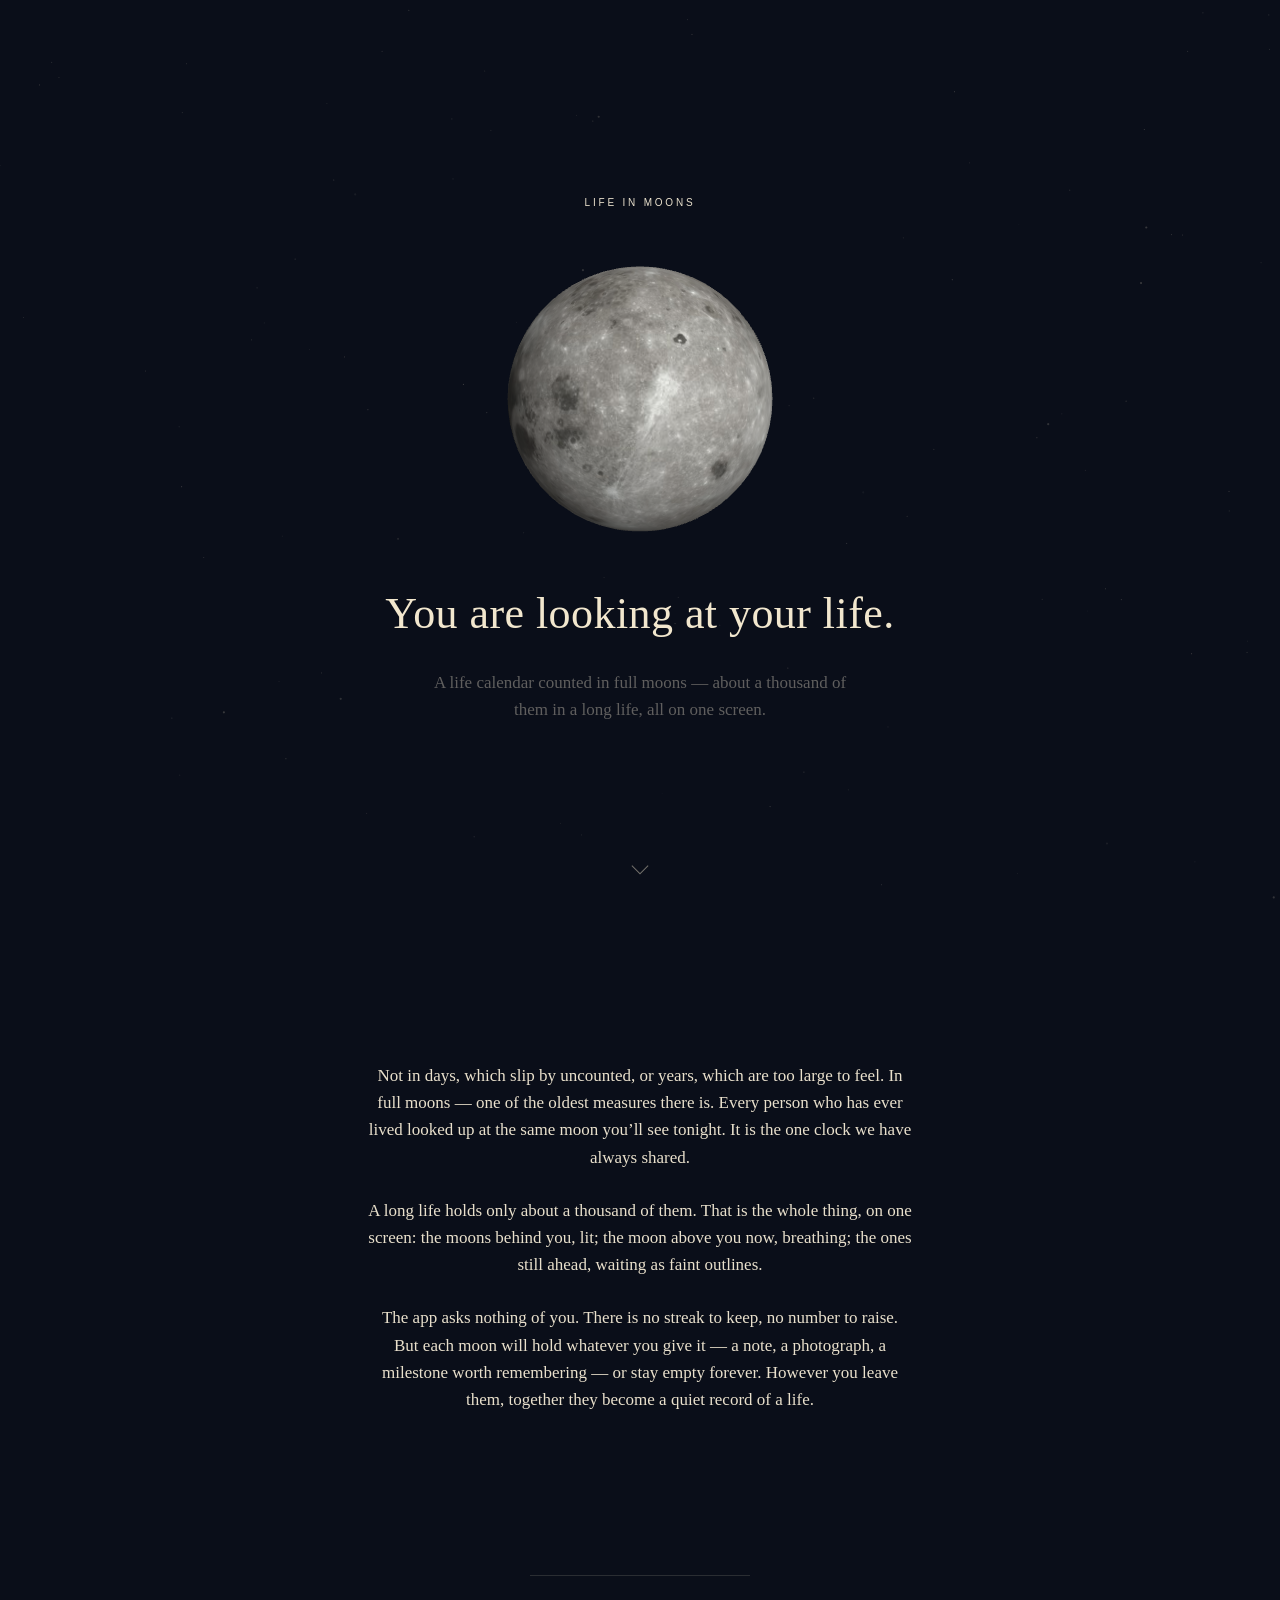
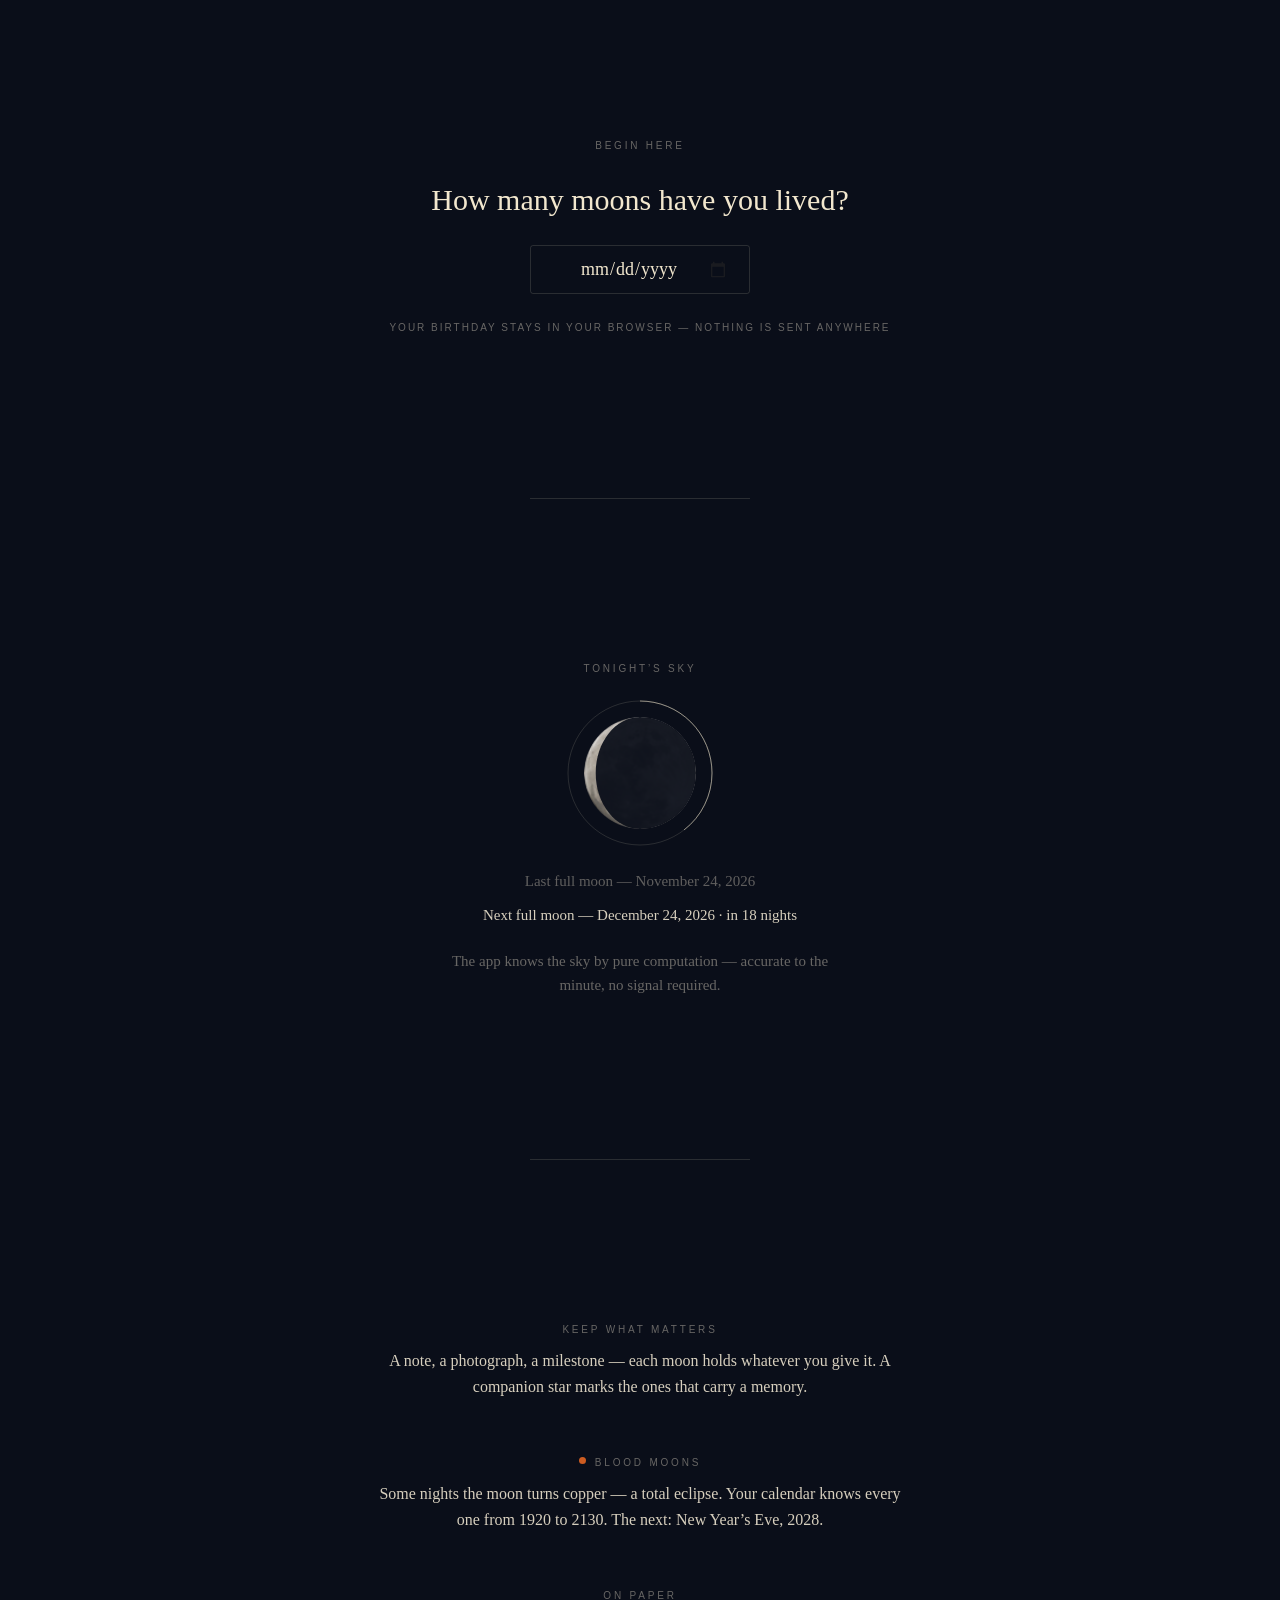
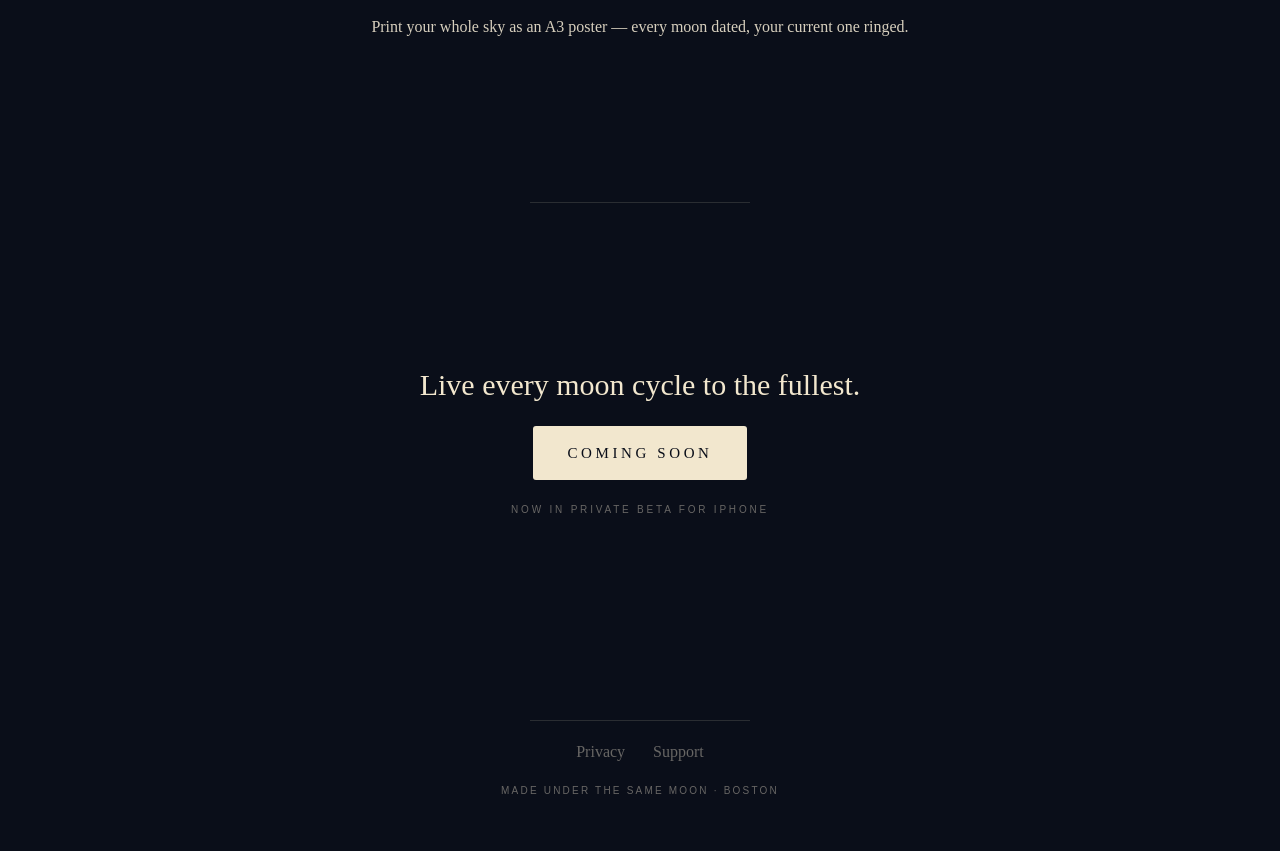
==== commit 6e1946af: "Unlocked sky: full-bleed grid, one-time reveal film, poster CTA everywhere Once unlocked the grid le" ====
--- a/index.html
+++ b/index.html
@@ -59,6 +59,7 @@
     <div class="calcresult">
       <div class="bignum num" aria-live="polite">0</div>
       <p class="prose quiet calcline" style="font-size:15px"></p>
+      <p class="label skyline" hidden></p>
       <div class="gridwrap"></div>
       <p class="label gridcaption" style="letter-spacing:.2em">Your moon is in there — the one that’s breathing</p>
 
@@ -85,7 +86,7 @@
           <button class="chip" type="button" data-h="90">90 years</button>
           <button class="chip" type="button" data-h="100">100 years</button>
         </div>
-        <button class="button posterbtn" type="button">Print poster (PDF)</button>
+        <button class="button posterbtn" type="button">Print your poster</button>
         <p class="label" style="letter-spacing:.2em">A3 · all vector · frames beautifully</p>
       </div>
     </div>
--- a/css/site.css
+++ b/css/site.css
@@ -35,6 +35,12 @@
 }
 main { position: relative; z-index: 1; }
 
+/* the hidden attribute always wins — author display rules (.paycard's flex,
+   .posterrow's flex, …) silently defeat the UA's [hidden] otherwise, which is
+   how the paycard survived a purchase and a dead poster button haunted the
+   locked view (Isabella's phone caught both) */
+[hidden] { display: none !important; }
+
 /* ---- type roles ---- */
 .label {
   font-family: var(--sans);
@@ -102,14 +108,28 @@
 }
 .globe { width: min(68vw, 320px); height: min(68vw, 320px); }
 
+/* whisper chevron — a hairline ⌄ drifting down and fading, barely there */
 .scrollcue {
   position: absolute; bottom: 26px; left: 50%;
-  width: 1px; height: 44px;
-  background: linear-gradient(var(--hair), transparent);
-  animation: cue 3.2s ease-in-out infinite;
-}
-@keyframes cue { 0%,100% { opacity: .9 } 50% { opacity: .25 } }
-@media (prefers-reduced-motion: reduce) { .scrollcue { animation: none; } }
+  width: 16px; height: 16px;
+  transform: translateX(-50%);
+  animation: cue 3s ease-in-out infinite;
+}
+.scrollcue::before {
+  content: "";
+  position: absolute; inset: 2px;
+  border-right: 1px solid rgba(242, 231, 206, 0.45);
+  border-bottom: 1px solid rgba(242, 231, 206, 0.45);
+  transform: rotate(45deg);
+}
+@keyframes cue {
+  0%   { transform: translate(-50%, -4px); opacity: 0; }
+  35%  { opacity: .8; }
+  100% { transform: translate(-50%, 8px);  opacity: 0; }
+}
+@media (prefers-reduced-motion: reduce) {
+  .scrollcue { animation: none; opacity: .6; }
+}
 
 /* ---- calculator ---- */
 .calc input[type="date"] {
@@ -141,6 +161,20 @@
 .calcresult.on { display: flex; }
 .gridwrap { width: 100%; max-width: 520px; }
 .gridwrap canvas { width: 100%; display: block; }
+
+/* the unlocked sky — the grid leaves the column and becomes the viewport.
+   left/transform breakout (not margin calc): the wrap sits in a shrink-to-fit
+   flex item, so % margins are unreliable; this only needs a centered parent. */
+.gridwrap.sky {
+  position: relative; left: 50%;
+  /* --sbw (set by JS) subtracts the classic scrollbar 100vw wrongly includes */
+  width: calc(100vw - var(--sbw, 0px));
+  max-width: calc(100vw - var(--sbw, 0px));
+  transform: translateX(-50%);
+}
+
+/* the caption over the sky */
+.skyline { letter-spacing: .3em; }
 
 /* ---- tonight widget ---- */
 .tonight { display: flex; flex-direction: column; align-items: center; gap: 22px; }
@@ -217,6 +251,43 @@
   z-index: 1;
   filter: none;
 }
+
+/* ---- the unlock film (one-time; JS drives heights and class order) ----
+   Mechanic: the fog DEEPENS and swallows the locked grid (blur 7→14, opacity
+   →0) while the wrap grows from the fog clip to the sky's height; then JS
+   re-renders unlocked and the existing ripple is the arrival. The mask is
+   never transitioned (it can't be) — it rides along and leaves at opacity 0. */
+@media (prefers-reduced-motion: no-preference) {
+  .gridwrap.unveil {
+    transition: height .9s cubic-bezier(.23, .7, .32, 1);
+  }
+  .gridwrap.locked.unveil { max-height: none; }   /* free the 38vh clip to tween */
+  .gridwrap.locked.unveil > canvas:first-child {
+    opacity: 0;
+    filter: blur(14px) saturate(0.9);
+    transition: opacity .9s ease, filter .9s ease;
+  }
+  .gridwrap.unveil .curmoon {
+    opacity: 0;
+    transition: opacity .7s ease;
+  }
+  .paycard.fadeout {
+    opacity: 0;
+    transform: translateY(6px);
+    transition: opacity .7s ease, transform .7s ease;
+    pointer-events: none;
+  }
+  /* after the sky ripples in, its chrome breathes in late */
+  .calcresult.settling .posterrow,
+  .calcresult.settling .skyline,
+  .calcresult.settling .gridcaption {
+    opacity: 0;
+    transform: translateY(8px);
+    animation: fadeup .9s cubic-bezier(.23, .7, .32, 1) 1.5s forwards;
+  }
+  @keyframes fadeup { to { opacity: 1; transform: none; } }
+}
+
 .paycard {
   display: flex; flex-direction: column; align-items: center; gap: 15px;
   max-width: 24rem;
@@ -249,7 +320,6 @@
 }
 .linklike:hover, .linklike:focus-visible { color: var(--ink); }
 .restorerow { display: flex; gap: 10px; align-items: stretch; }
-.restorerow[hidden] { display: none; }
 .restorerow input {
   appearance: none; -webkit-appearance: none;
   background: transparent;
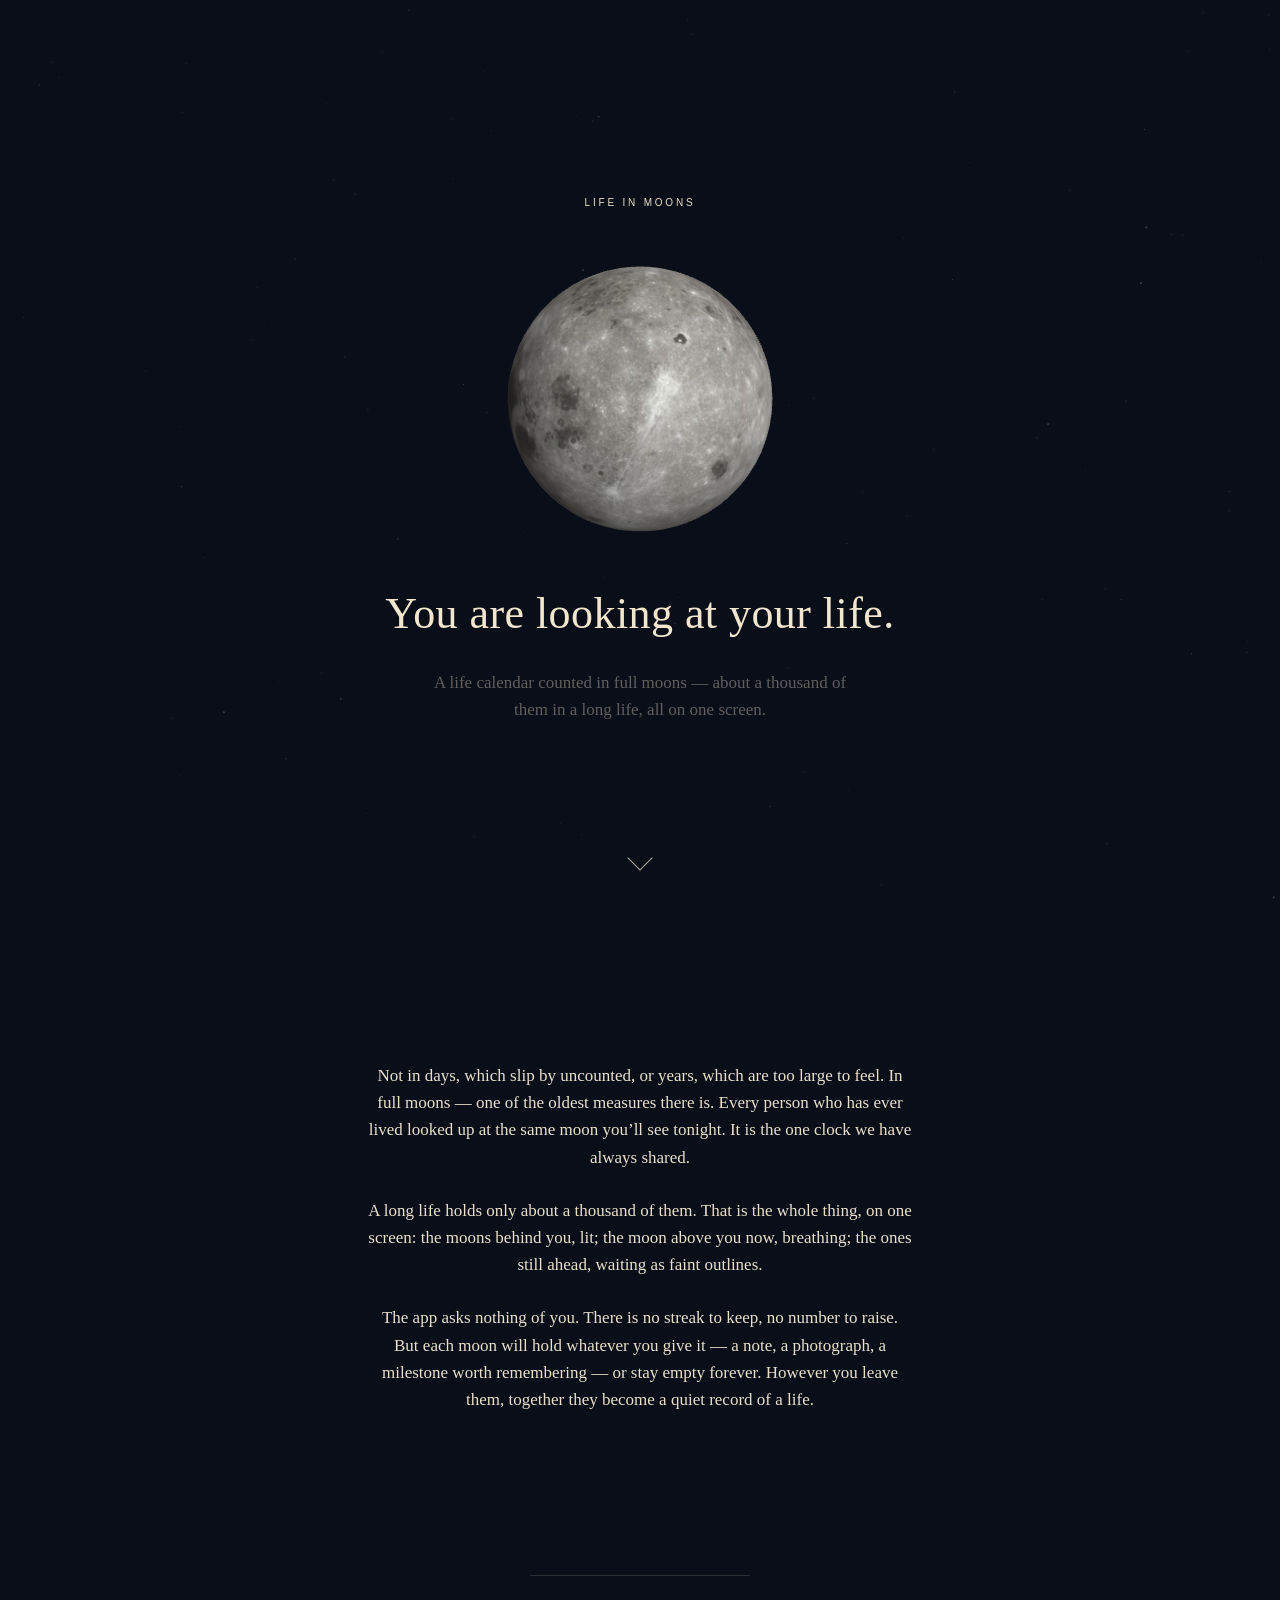
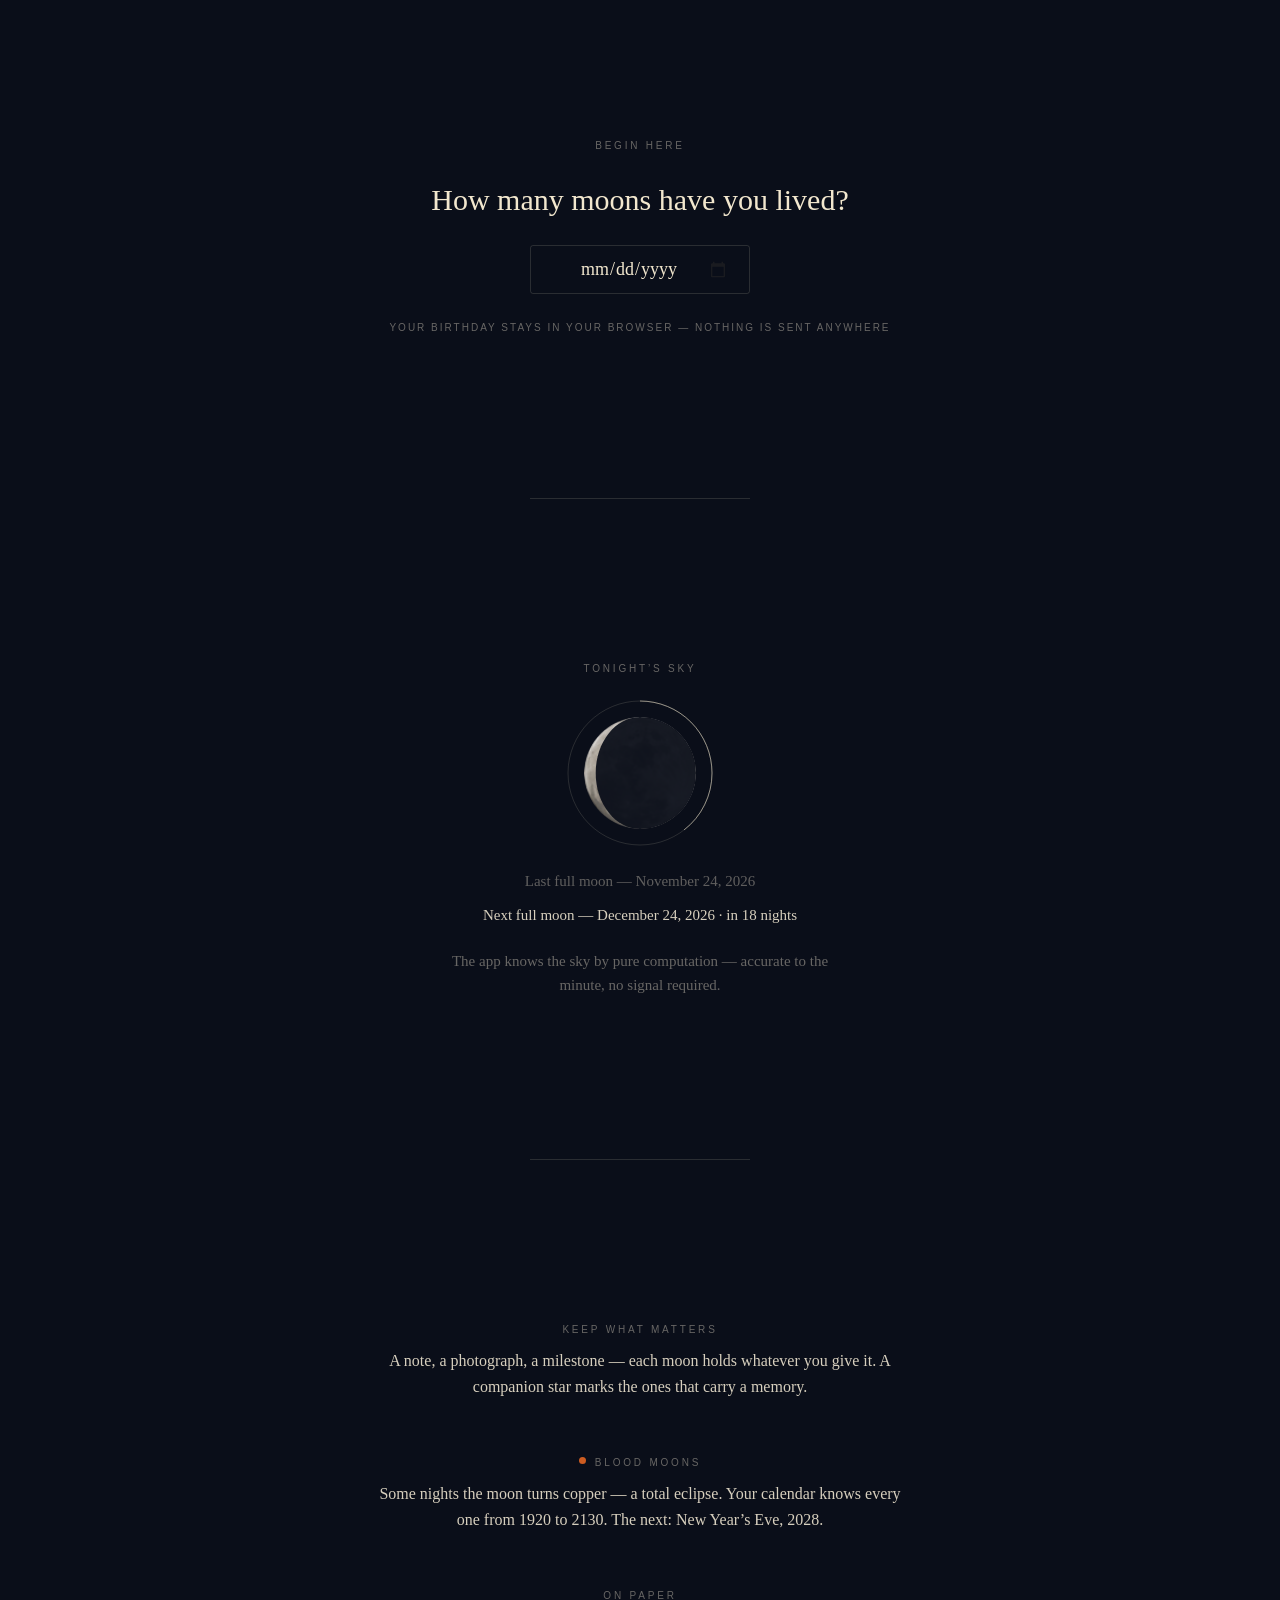
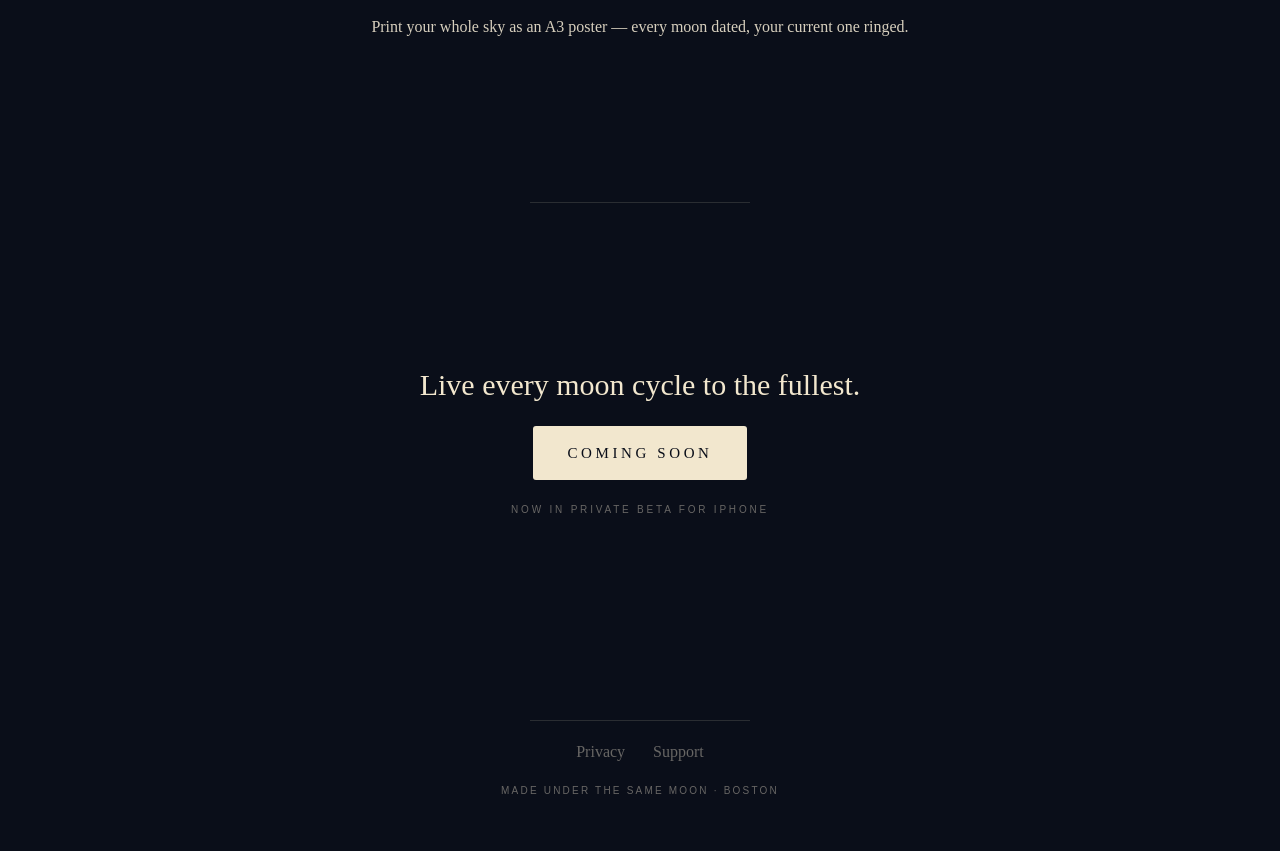
==== commit 2aea8eb8: "Sky v2: poster-framed width, hairline frame, clearer chevron Isabella's live-desktop verdict on v1: " ====
--- a/index.html
+++ b/index.html
@@ -60,7 +60,9 @@
       <div class="bignum num" aria-live="polite">0</div>
       <p class="prose quiet calcline" style="font-size:15px"></p>
       <p class="label skyline" hidden></p>
+      <hr class="hairline skyrule" hidden>
       <div class="gridwrap"></div>
+      <hr class="hairline skyrule" hidden>
       <p class="label gridcaption" style="letter-spacing:.2em">Your moon is in there — the one that’s breathing</p>
 
       <div class="paycard" hidden>
--- a/css/site.css
+++ b/css/site.css
@@ -108,27 +108,26 @@
 }
 .globe { width: min(68vw, 320px); height: min(68vw, 320px); }
 
-/* whisper chevron — a hairline ⌄ drifting down and fading, barely there */
+/* whisper chevron — a hairline ⌄ breathing downward; quiet but never lost */
 .scrollcue {
-  position: absolute; bottom: 26px; left: 50%;
-  width: 16px; height: 16px;
+  position: absolute; bottom: 30px; left: 50%;
+  width: 24px; height: 24px;
   transform: translateX(-50%);
   animation: cue 3s ease-in-out infinite;
 }
 .scrollcue::before {
   content: "";
-  position: absolute; inset: 2px;
-  border-right: 1px solid rgba(242, 231, 206, 0.45);
-  border-bottom: 1px solid rgba(242, 231, 206, 0.45);
+  position: absolute; inset: 3px;
+  border-right: 1px solid rgba(242, 231, 206, 0.7);
+  border-bottom: 1px solid rgba(242, 231, 206, 0.7);
   transform: rotate(45deg);
 }
 @keyframes cue {
-  0%   { transform: translate(-50%, -4px); opacity: 0; }
-  35%  { opacity: .8; }
-  100% { transform: translate(-50%, 8px);  opacity: 0; }
+  0%, 100% { transform: translate(-50%, -3px); opacity: .35; }
+  50%      { transform: translate(-50%, 6px);  opacity: .9; }
 }
 @media (prefers-reduced-motion: reduce) {
-  .scrollcue { animation: none; opacity: .6; }
+  .scrollcue { animation: none; opacity: .7; }
 }
 
 /* ---- calculator ---- */
@@ -167,9 +166,10 @@
    flex item, so % margins are unreliable; this only needs a centered parent. */
 .gridwrap.sky {
   position: relative; left: 50%;
-  /* --sbw (set by JS) subtracts the classic scrollbar 100vw wrongly includes */
-  width: calc(100vw - var(--sbw, 0px));
-  max-width: calc(100vw - var(--sbw, 0px));
+  /* poster-framed: generous margins on desktop, slim gutter on phones.
+     TWIN of skyW() in js/site.js — change both together. */
+  width: min(90vw, 1100px);
+  max-width: min(90vw, 1100px);
   transform: translateX(-50%);
 }
 
@@ -280,6 +280,7 @@
   /* after the sky ripples in, its chrome breathes in late */
   .calcresult.settling .posterrow,
   .calcresult.settling .skyline,
+  .calcresult.settling .skyrule,
   .calcresult.settling .gridcaption {
     opacity: 0;
     transform: translateY(8px);
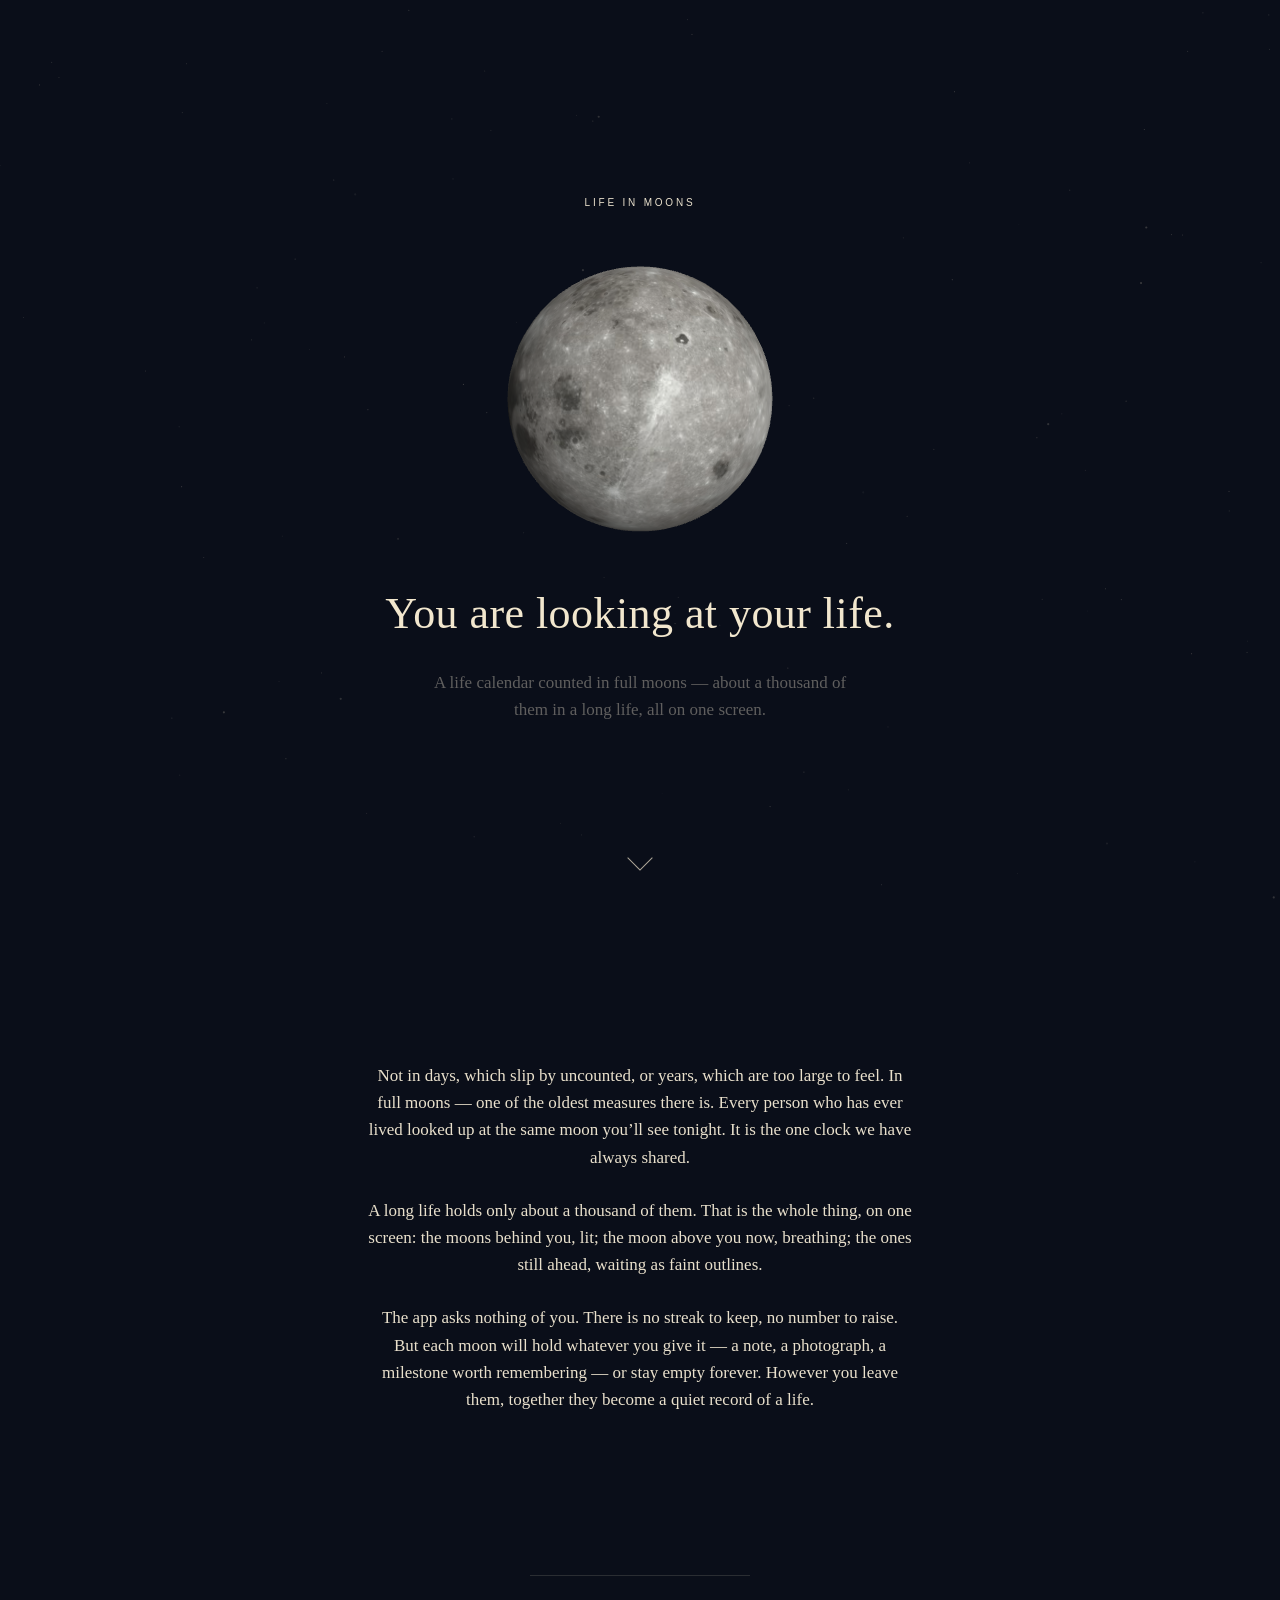
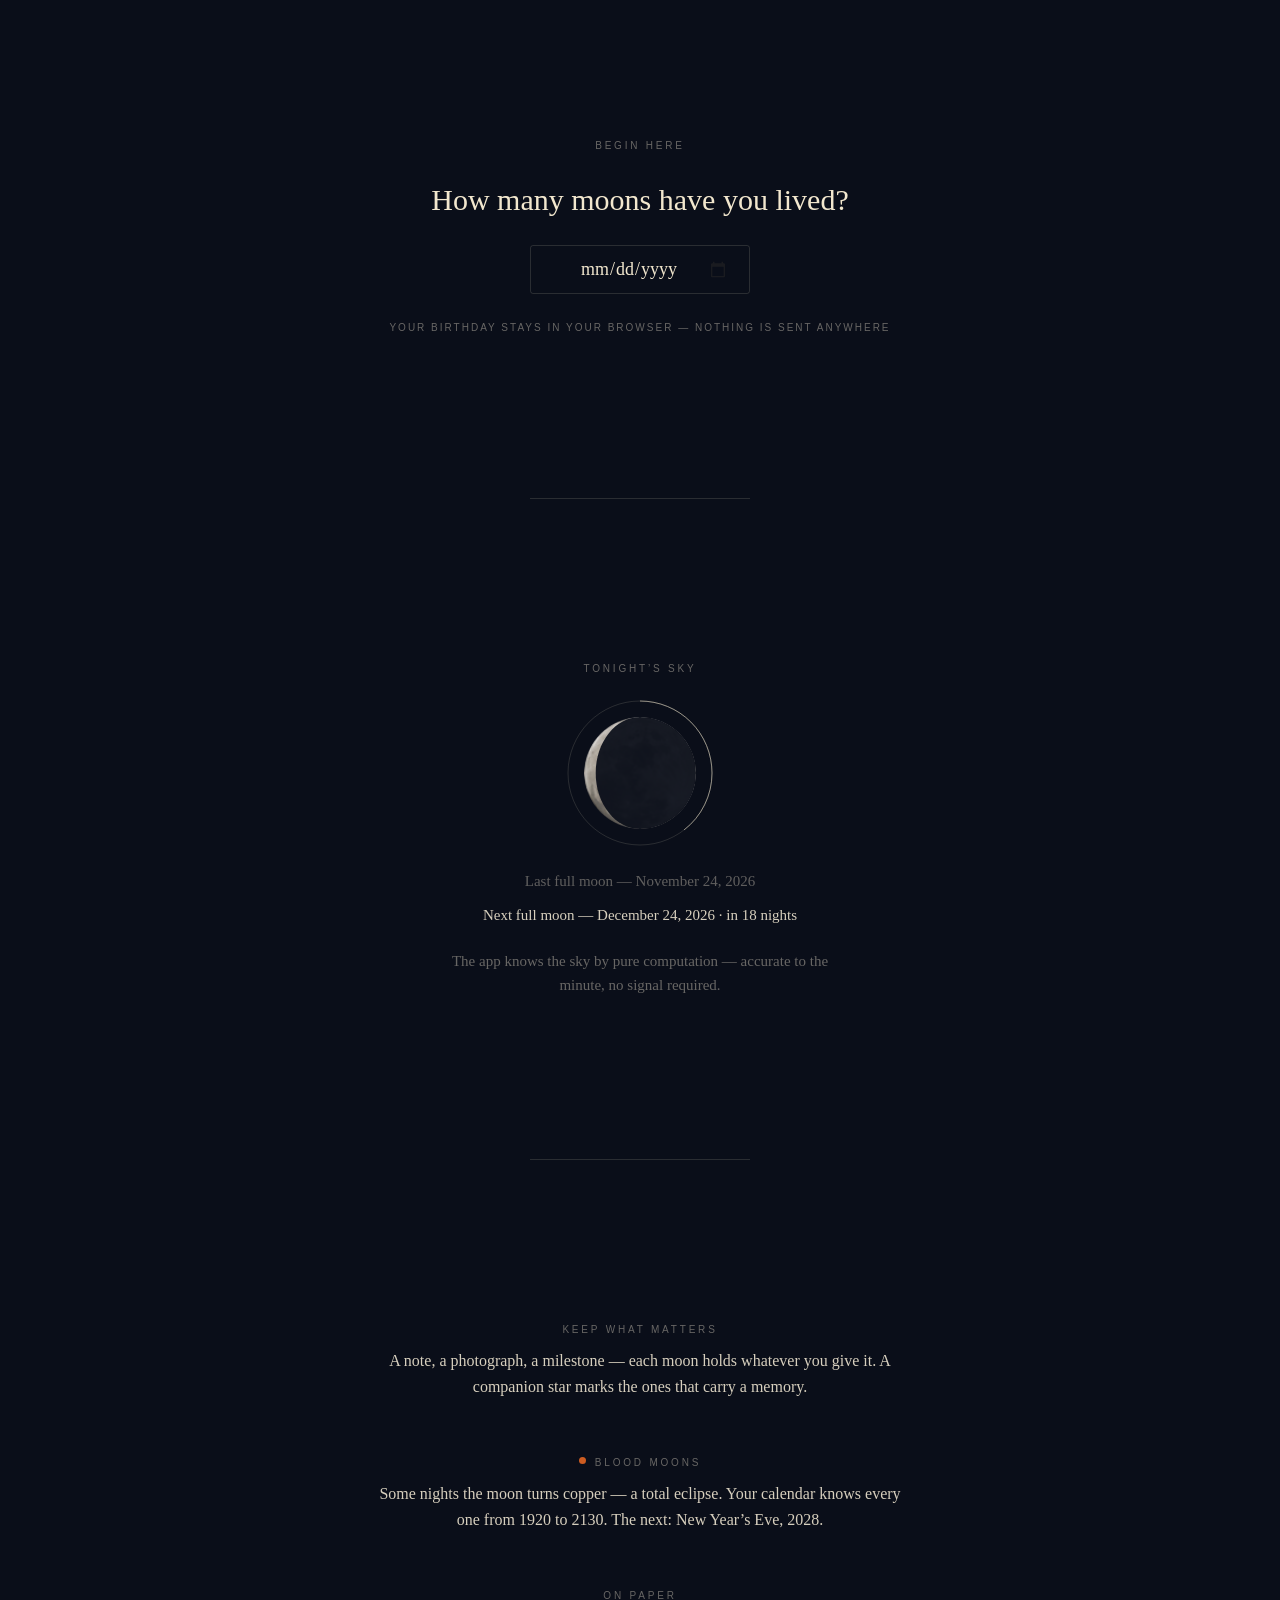
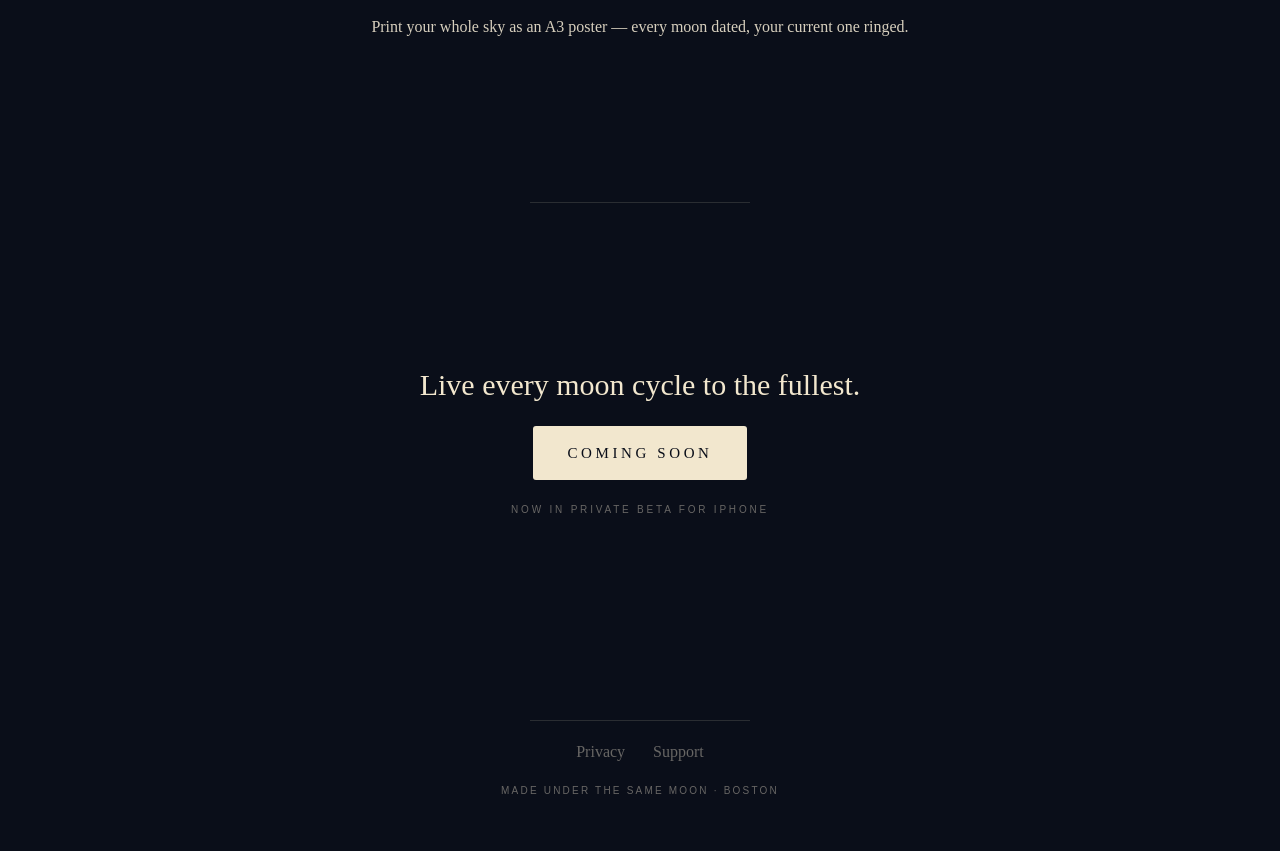
==== commit ecf3c166: "Payments live — LIM_CONFIG paymentLink to live Stripe link (eVq8) Co-Authored-By: Claude Opus 4.8 (1" ====
--- a/index.html
+++ b/index.html
@@ -156,8 +156,9 @@
   // no card shown). Filled in when the Stripe Payment Link + verify Worker
   // exist — see docs/DEPLOY.md § Payments.
   window.LIM_CONFIG = {
-    // TEST MODE — Stripe sandbox link; swap for the live link at launch
-    paymentLink: "https://buy.stripe.com/test_bJe8wPaT3df73qHb3Vbsc00",
+    // LIVE — Stripe live Payment Link (went live 2026-07-17). Worker STRIPE_KEY
+    // must be the matching rk_live_… key or return-verification fails.
+    paymentLink: "https://buy.stripe.com/eVq8wPd3UddXh0ugtf24000",
     verifyURL: "https://lifeinmoons-verify.icasanovan.workers.dev",
     appStoreURL: "",   // the $4.99 app button links here once it exists
   };
--- a/css/site.css
+++ b/css/site.css
@@ -168,8 +168,8 @@
   position: relative; left: 50%;
   /* poster-framed: generous margins on desktop, slim gutter on phones.
      TWIN of skyW() in js/site.js — change both together. */
-  width: min(90vw, 1100px);
-  max-width: min(90vw, 1100px);
+  width: min(90vw, 960px);
+  max-width: min(90vw, 960px);
   transform: translateX(-50%);
 }
 
